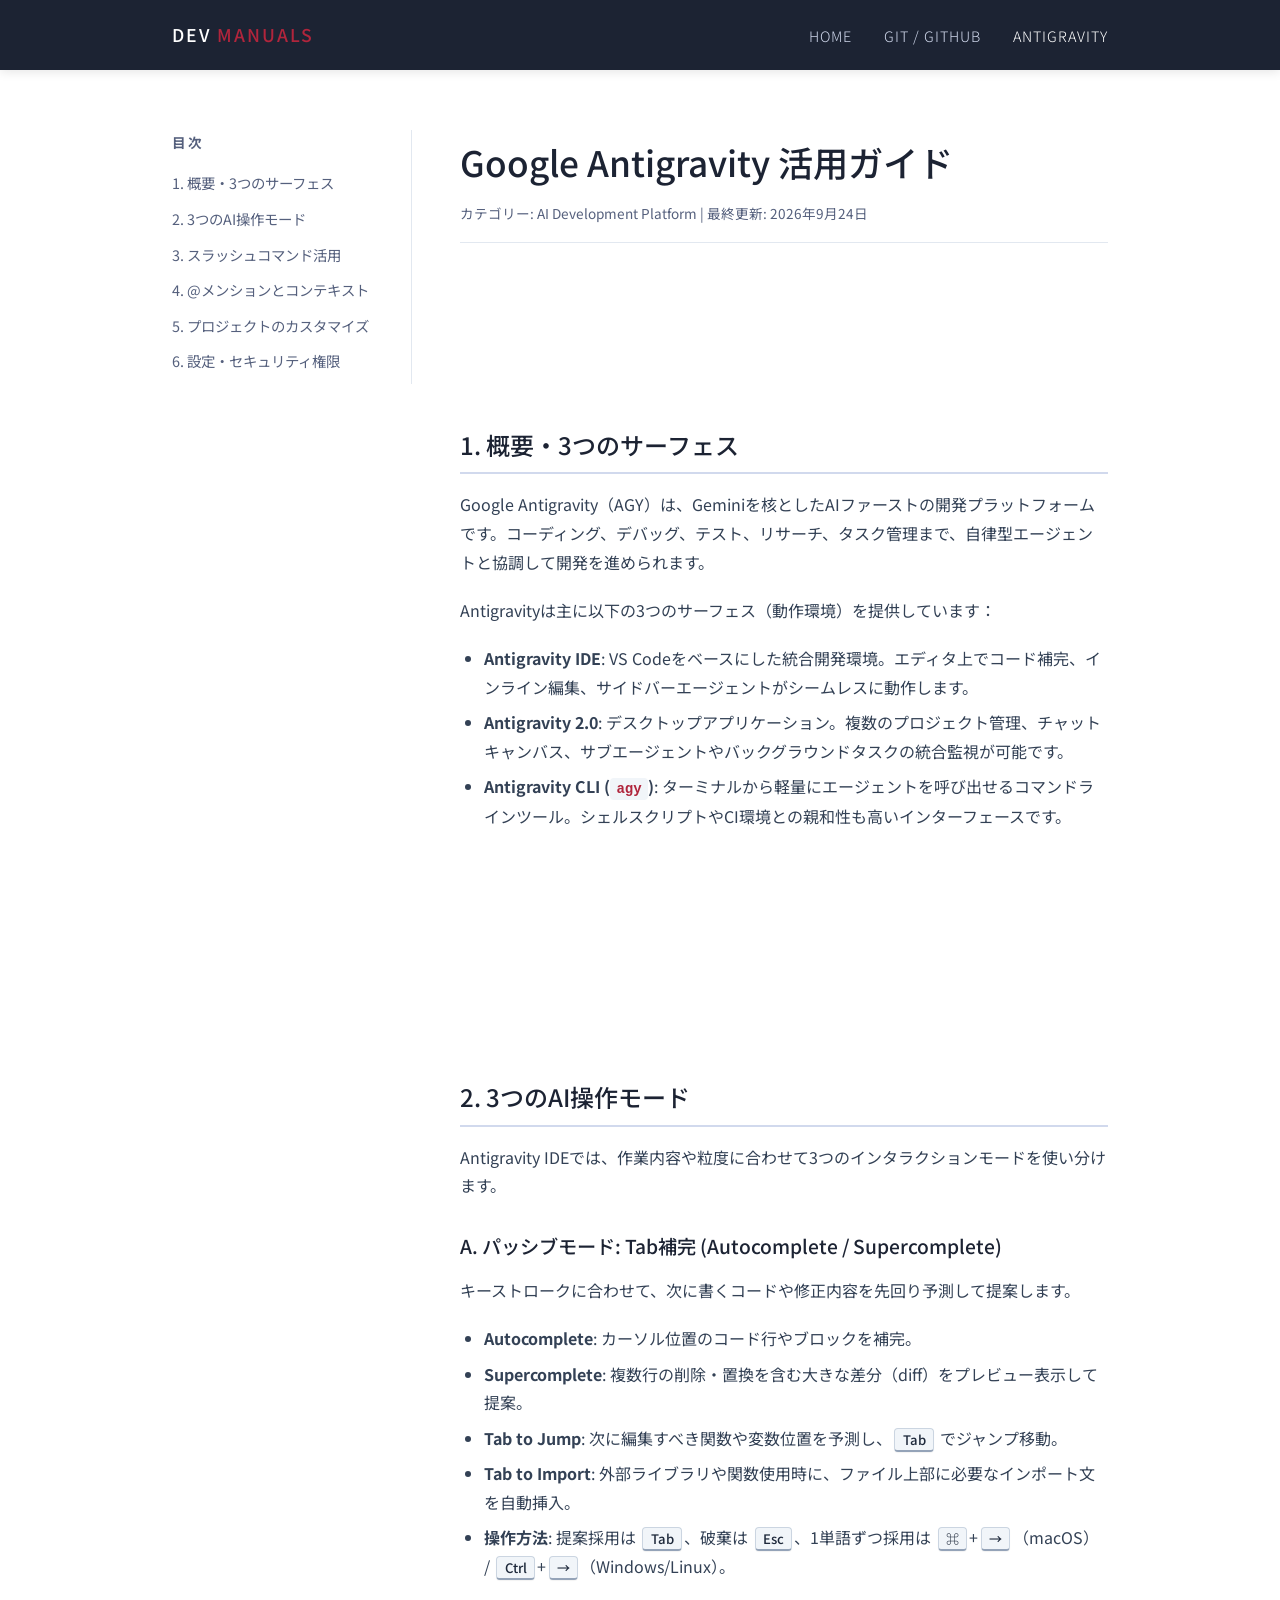
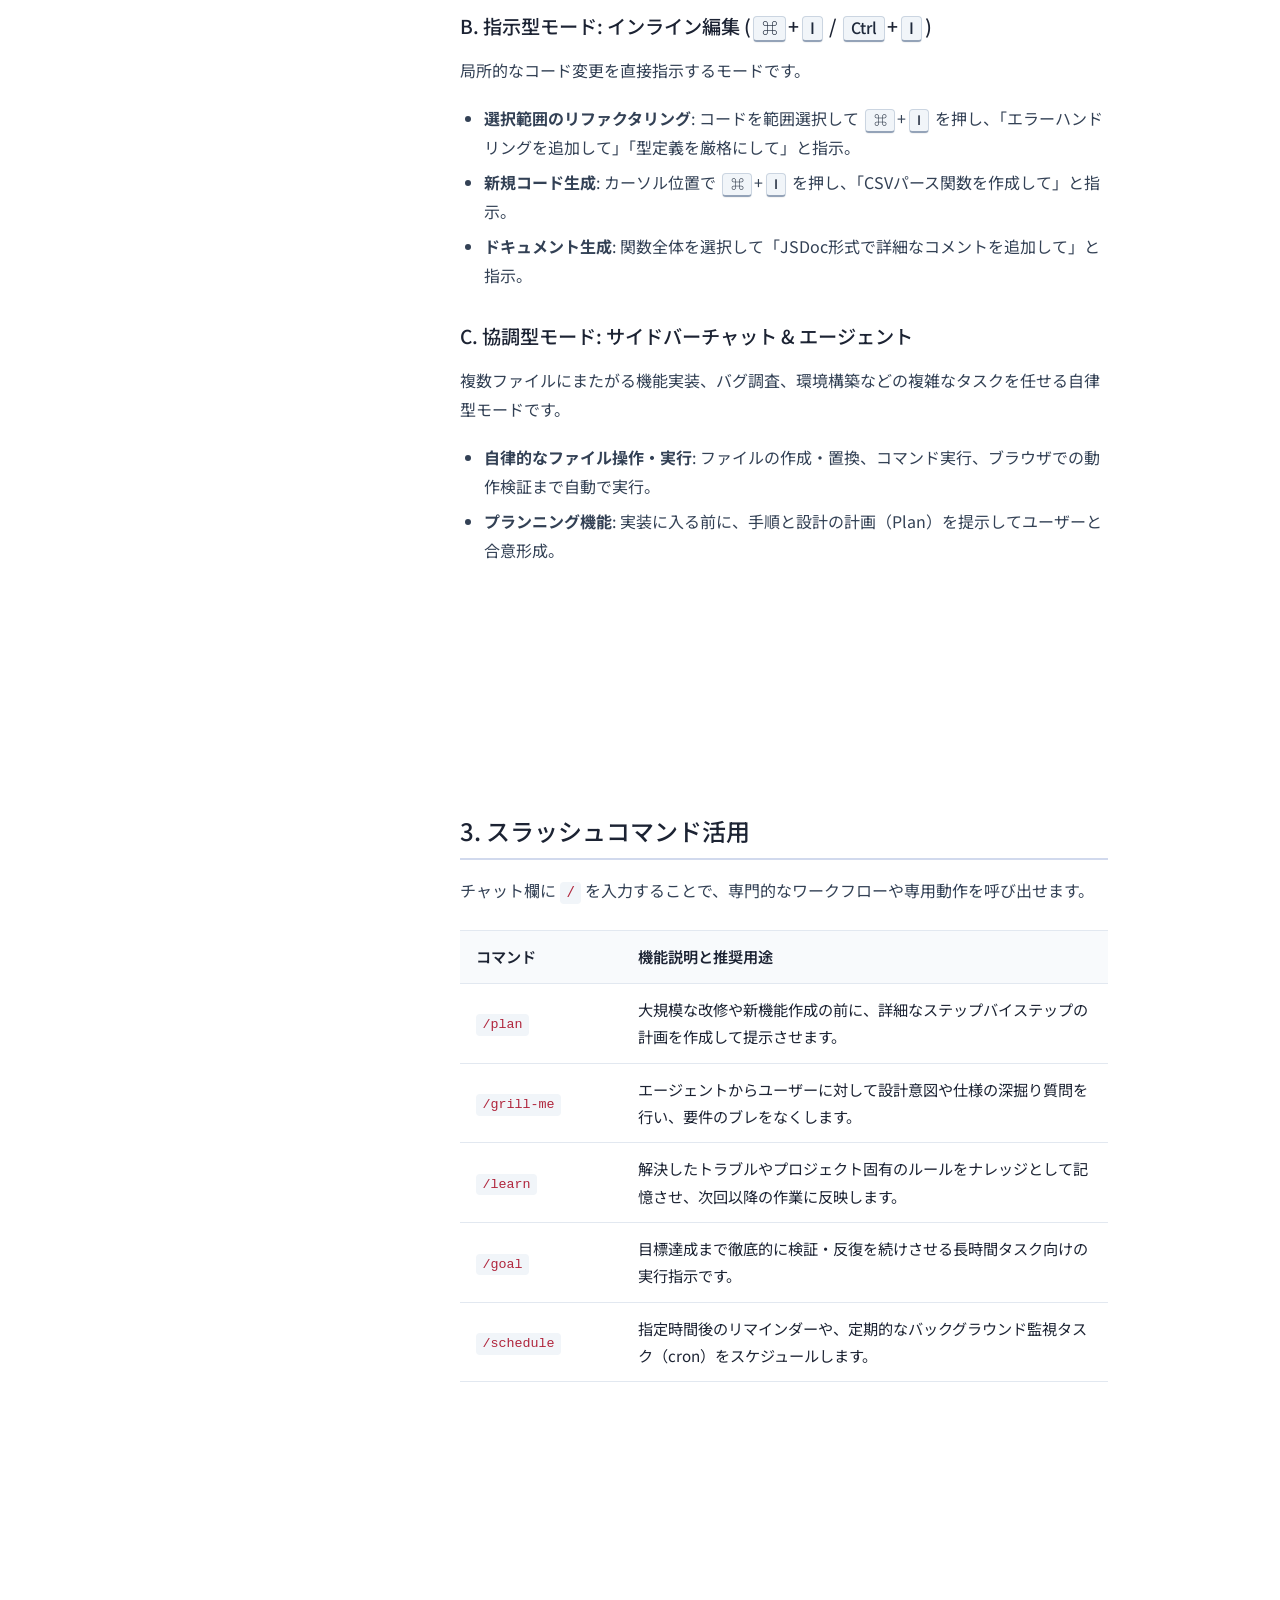
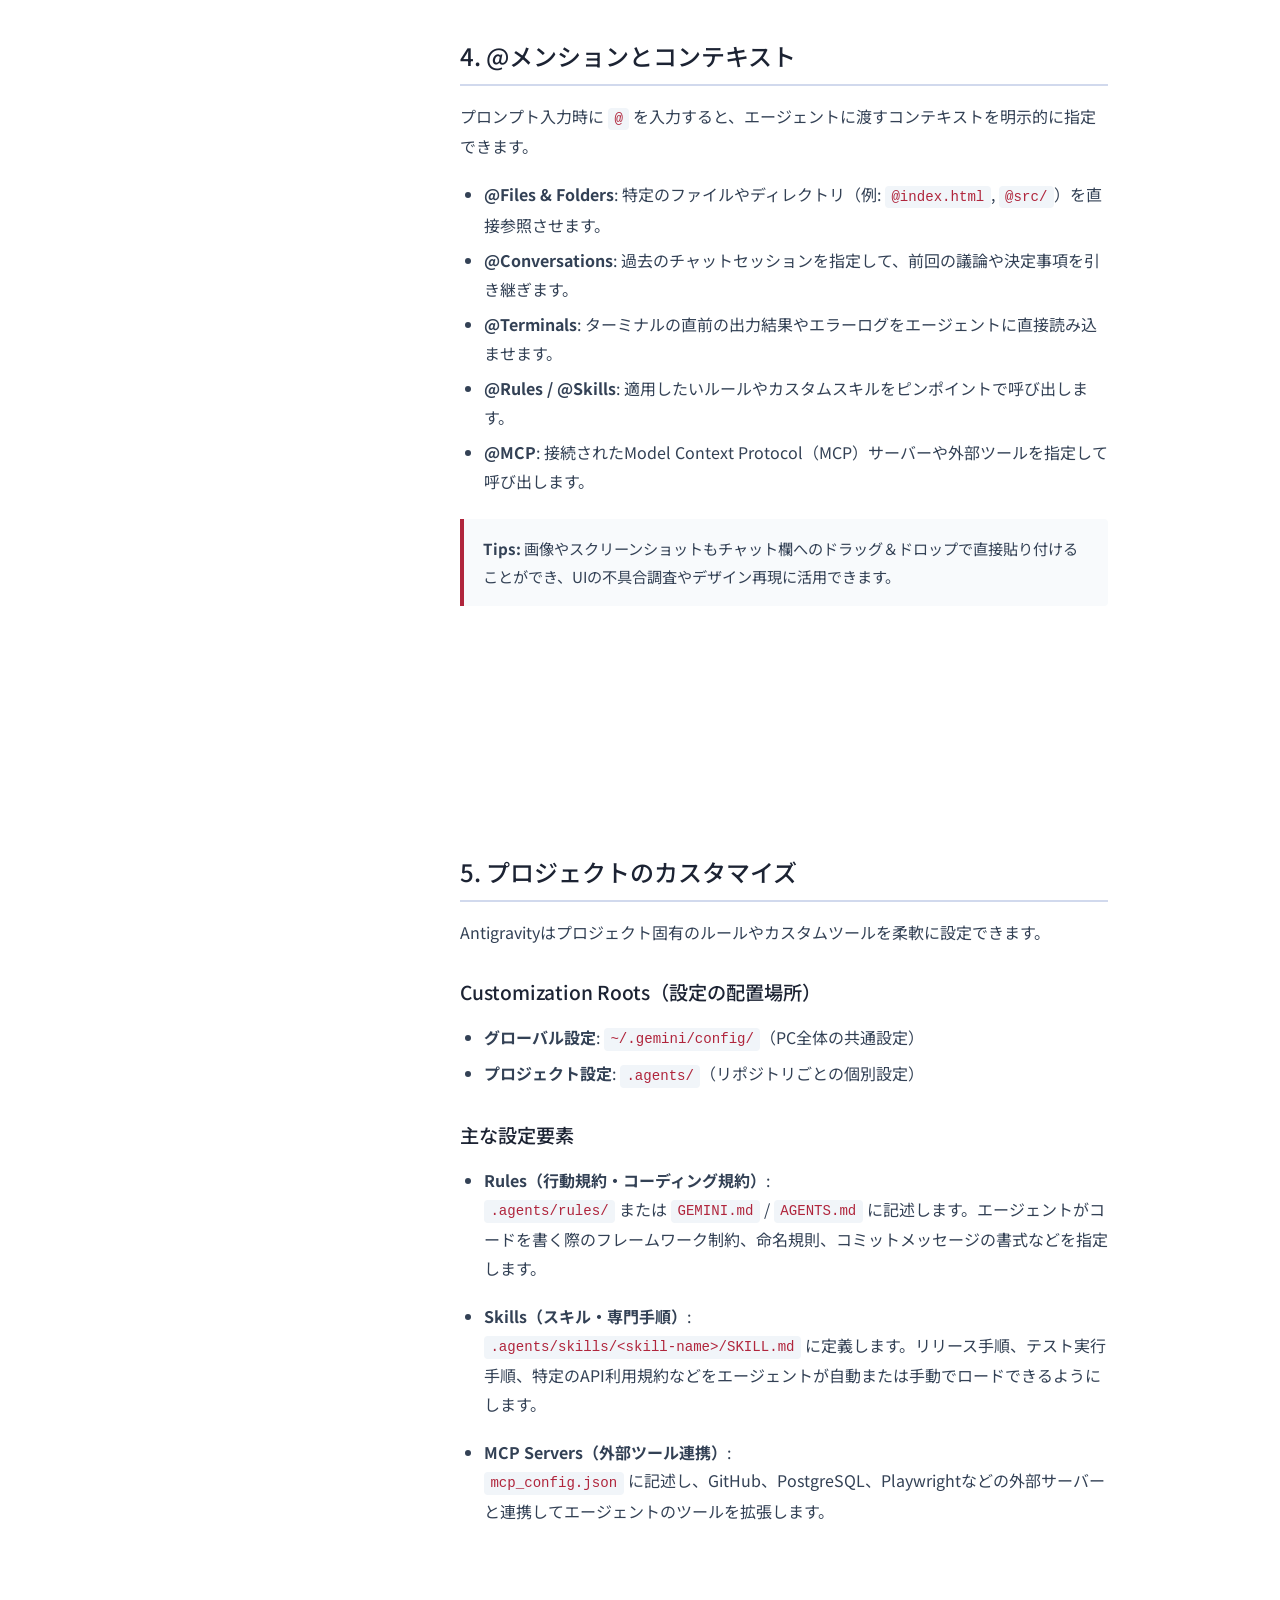
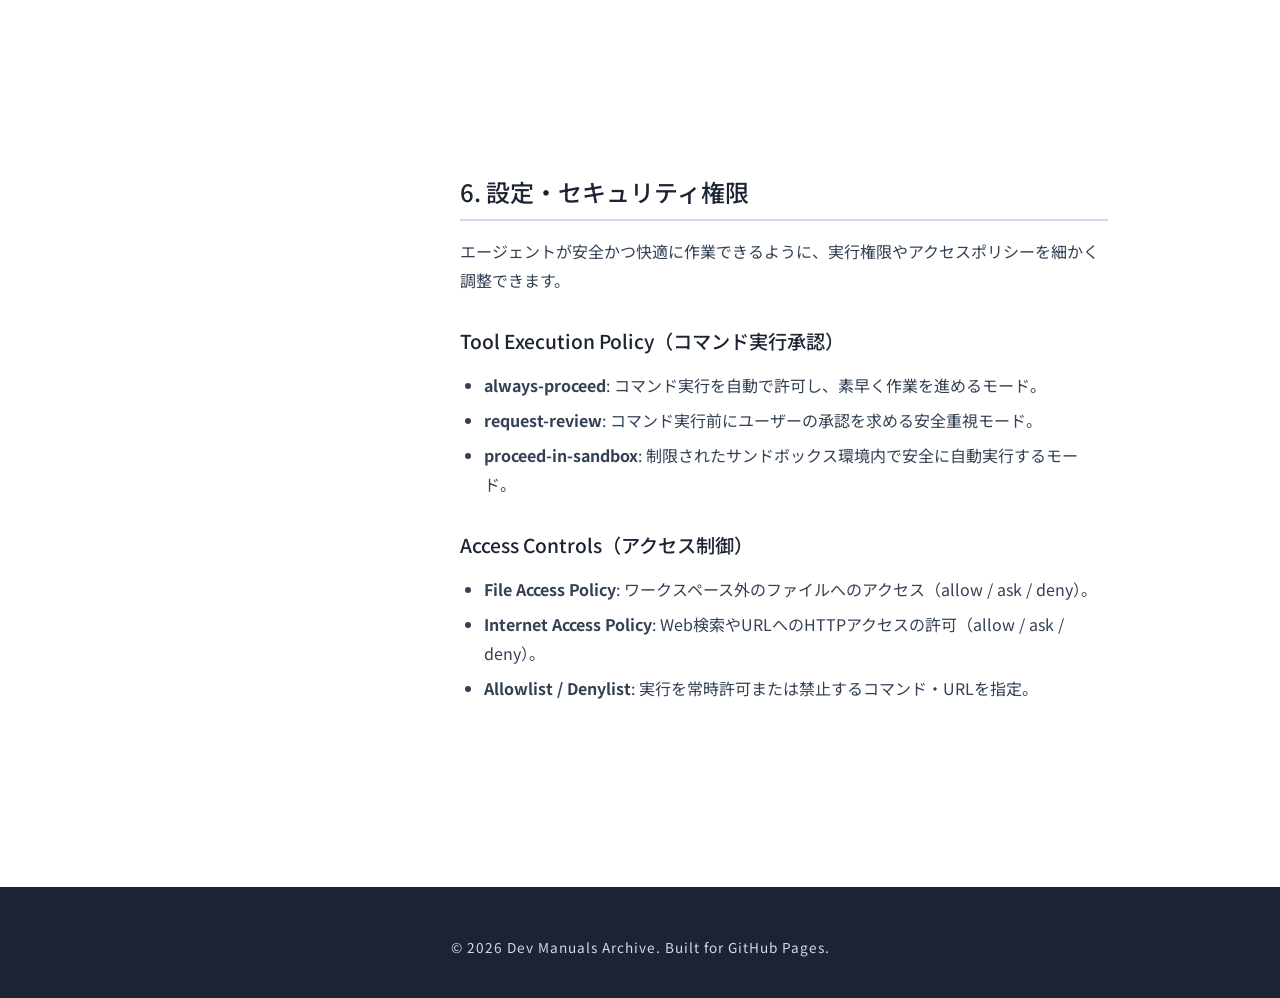
==== antigravity_guide.html @ 66c70d9a "feat: Antigravity活用マニュアルの追加とサイト更新" ====
<!DOCTYPE html>
<html lang="ja">
<head>
    <meta charset="UTF-8">
    <meta name="viewport" content="width=device-width, initial-scale=1.0">
    <title>Google Antigravity 活用ガイド - Dev Manuals</title>
    <meta name="description" content="Google Antigravity（IDE / 2.0 / CLI）の基本操作、AIインタラクションモード、スラッシュコマンド、カスタマイズ設定のまとめマニュアル。">
    <!-- Google Fonts -->
    <link rel="preconnect" href="https://fonts.googleapis.com">
    <link rel="preconnect" href="https://fonts.gstatic.com" crossorigin>
    <link href="https://fonts.googleapis.com/css2?family=Noto+Sans+JP:wght@300;400;500;700&family=Outfit:wght@300;400;500;600&display=swap" rel="stylesheet">
    <link rel="stylesheet" href="style.css">
</head>
<body>

    <!-- Navigation -->
    <nav>
        <div class="container">
            <a href="index.html" class="logo">DEV <span>MANUALS</span></a>
            <ul class="nav-links">
                <li><a href="index.html">HOME</a></li>
                <li><a href="git_basic_usage.html">GIT / GITHUB</a></li>
                <li><a href="antigravity_guide.html" class="active">ANTIGRAVITY</a></li>
            </ul>
            <div class="burger" aria-label="Menu Toggle">
                <div class="line1"></div>
                <div class="line2"></div>
                <div class="line3"></div>
            </div>
        </div>
    </nav>

    <!-- Main Content -->
    <div class="container">
        <div class="manual-layout">
            
            <!-- Sidebar (TOC) -->
            <aside class="toc-sidebar">
                <h4>目次</h4>
                <ul>
                    <li><a href="#overview">1. 概要・3つのサーフェス</a></li>
                    <li><a href="#modalities">2. 3つのAI操作モード</a></li>
                    <li><a href="#slash-commands">3. スラッシュコマンド活用</a></li>
                    <li><a href="#mentions">4. @メンションとコンテキスト</a></li>
                    <li><a href="#customization">5. プロジェクトのカスタマイズ</a></li>
                    <li><a href="#security-settings">6. 設定・セキュリティ権限</a></li>
                </ul>
            </aside>

            <!-- Article Body -->
            <main class="article-content">
                <h1>Google Antigravity 活用ガイド</h1>
                <div class="article-meta">
                    カテゴリー: AI Development Platform | 最終更新: 2026年9月24日
                </div>

                <section id="overview">
                    <h2>1. 概要・3つのサーフェス</h2>
                    <p>Google Antigravity（AGY）は、Geminiを核としたAIファーストの開発プラットフォームです。コーディング、デバッグ、テスト、リサーチ、タスク管理まで、自律型エージェントと協調して開発を進められます。</p>
                    <p>Antigravityは主に以下の3つのサーフェス（動作環境）を提供しています：</p>
                    <ul>
                        <li><strong>Antigravity IDE</strong>: VS Codeをベースにした統合開発環境。エディタ上でコード補完、インライン編集、サイドバーエージェントがシームレスに動作します。</li>
                        <li><strong>Antigravity 2.0</strong>: デスクトップアプリケーション。複数のプロジェクト管理、チャットキャンバス、サブエージェントやバックグラウンドタスクの統合監視が可能です。</li>
                        <li><strong>Antigravity CLI (<code>agy</code>)</strong>: ターミナルから軽量にエージェントを呼び出せるコマンドラインツール。シェルスクリプトやCI環境との親和性も高いインターフェースです。</li>
                    </ul>
                </section>

                <section id="modalities">
                    <h2>2. 3つのAI操作モード</h2>
                    <p>Antigravity IDEでは、作業内容や粒度に合わせて3つのインタラクションモードを使い分けます。</p>

                    <h3>A. パッシブモード: Tab補完 (Autocomplete / Supercomplete)</h3>
                    <p>キーストロークに合わせて、次に書くコードや修正内容を先回り予測して提案します。</p>
                    <ul>
                        <li><strong>Autocomplete</strong>: カーソル位置のコード行やブロックを補完。</li>
                        <li><strong>Supercomplete</strong>: 複数行の削除・置換を含む大きな差分（diff）をプレビュー表示して提案。</li>
                        <li><strong>Tab to Jump</strong>: 次に編集すべき関数や変数位置を予測し、<kbd>Tab</kbd> でジャンプ移動。</li>
                        <li><strong>Tab to Import</strong>: 外部ライブラリや関数使用時に、ファイル上部に必要なインポート文を自動挿入。</li>
                        <li><strong>操作方法</strong>: 提案採用は <kbd>Tab</kbd>、破棄は <kbd>Esc</kbd>、1単語ずつ採用は <kbd>⌘</kbd>+<kbd>→</kbd>（macOS） / <kbd>Ctrl</kbd>+<kbd>→</kbd>（Windows/Linux）。</li>
                    </ul>

                    <h3>B. 指示型モード: インライン編集 (<kbd>⌘</kbd>+<kbd>I</kbd> / <kbd>Ctrl</kbd>+<kbd>I</kbd>)</h3>
                    <p>局所的なコード変更を直接指示するモードです。</p>
                    <ul>
                        <li><strong>選択範囲のリファクタリング</strong>: コードを範囲選択して <kbd>⌘</kbd>+<kbd>I</kbd> を押し、「エラーハンドリングを追加して」「型定義を厳格にして」と指示。</li>
                        <li><strong>新規コード生成</strong>: カーソル位置で <kbd>⌘</kbd>+<kbd>I</kbd> を押し、「CSVパース関数を作成して」と指示。</li>
                        <li><strong>ドキュメント生成</strong>: 関数全体を選択して「JSDoc形式で詳細なコメントを追加して」と指示。</li>
                    </ul>

                    <h3>C. 協調型モード: サイドバーチャット & エージェント</h3>
                    <p>複数ファイルにまたがる機能実装、バグ調査、環境構築などの複雑なタスクを任せる自律型モードです。</p>
                    <ul>
                        <li><strong>自律的なファイル操作・実行</strong>: ファイルの作成・置換、コマンド実行、ブラウザでの動作検証まで自動で実行。</li>
                        <li><strong>プランニング機能</strong>: 実装に入る前に、手順と設計の計画（Plan）を提示してユーザーと合意形成。</li>
                    </ul>
                </section>

                <section id="slash-commands">
                    <h2>3. スラッシュコマンド活用</h2>
                    <p>チャット欄に <code>/</code> を入力することで、専門的なワークフローや専用動作を呼び出せます。</p>

                    <table>
                        <thead>
                            <tr>
                                <th style="width: 25%;">コマンド</th>
                                <th>機能説明と推奨用途</th>
                            </tr>
                        </thead>
                        <tbody>
                            <tr>
                                <td><code>/plan</code></td>
                                <td>大規模な改修や新機能作成の前に、詳細なステップバイステップの計画を作成して提示させます。</td>
                            </tr>
                            <tr>
                                <td><code>/grill-me</code></td>
                                <td>エージェントからユーザーに対して設計意図や仕様の深掘り質問を行い、要件のブレをなくします。</td>
                            </tr>
                            <tr>
                                <td><code>/learn</code></td>
                                <td>解決したトラブルやプロジェクト固有のルールをナレッジとして記憶させ、次回以降の作業に反映します。</td>
                            </tr>
                            <tr>
                                <td><code>/goal</code></td>
                                <td>目標達成まで徹底的に検証・反復を続けさせる長時間タスク向けの実行指示です。</td>
                            </tr>
                            <tr>
                                <td><code>/schedule</code></td>
                                <td>指定時間後のリマインダーや、定期的なバックグラウンド監視タスク（cron）をスケジュールします。</td>
                            </tr>
                        </tbody>
                    </table>
                </section>

                <section id="mentions">
                    <h2>4. @メンションとコンテキスト</h2>
                    <p>プロンプト入力時に <code>@</code> を入力すると、エージェントに渡すコンテキストを明示的に指定できます。</p>
                    <ul>
                        <li><strong>@Files &amp; Folders</strong>: 特定のファイルやディレクトリ（例: <code>@index.html</code>, <code>@src/</code>）を直接参照させます。</li>
                        <li><strong>@Conversations</strong>: 過去のチャットセッションを指定して、前回の議論や決定事項を引き継ぎます。</li>
                        <li><strong>@Terminals</strong>: ターミナルの直前の出力結果やエラーログをエージェントに直接読み込ませます。</li>
                        <li><strong>@Rules / @Skills</strong>: 適用したいルールやカスタムスキルをピンポイントで呼び出します。</li>
                        <li><strong>@MCP</strong>: 接続されたModel Context Protocol（MCP）サーバーや外部ツールを指定して呼び出します。</li>
                    </ul>

                    <div class="callout">
                        <p><strong>Tips:</strong> 画像やスクリーンショットもチャット欄へのドラッグ＆ドロップで直接貼り付けることができ、UIの不具合調査やデザイン再現に活用できます。</p>
                    </div>
                </section>

                <section id="customization">
                    <h2>5. プロジェクトのカスタマイズ</h2>
                    <p>Antigravityはプロジェクト固有のルールやカスタムツールを柔軟に設定できます。</p>

                    <h3>Customization Roots（設定の配置場所）</h3>
                    <ul>
                        <li><strong>グローバル設定</strong>: <code>~/.gemini/config/</code>（PC全体の共通設定）</li>
                        <li><strong>プロジェクト設定</strong>: <code>.agents/</code>（リポジトリごとの個別設定）</li>
                    </ul>

                    <h3>主な設定要素</h3>
                    <ul>
                        <li><strong>Rules（行動規約・コーディング規約）</strong>:
                            <p><code>.agents/rules/</code> または <code>GEMINI.md</code> / <code>AGENTS.md</code> に記述します。エージェントがコードを書く際のフレームワーク制約、命名規則、コミットメッセージの書式などを指定します。</p>
                        </li>
                        <li><strong>Skills（スキル・専門手順）</strong>:
                            <p><code>.agents/skills/&lt;skill-name&gt;/SKILL.md</code> に定義します。リリース手順、テスト実行手順、特定のAPI利用規約などをエージェントが自動または手動でロードできるようにします。</p>
                        </li>
                        <li><strong>MCP Servers（外部ツール連携）</strong>:
                            <p><code>mcp_config.json</code> に記述し、GitHub、PostgreSQL、Playwrightなどの外部サーバーと連携してエージェントのツールを拡張します。</p>
                        </li>
                    </ul>
                </section>

                <section id="security-settings">
                    <h2>6. 設定・セキュリティ権限</h2>
                    <p>エージェントが安全かつ快適に作業できるように、実行権限やアクセスポリシーを細かく調整できます。</p>

                    <h3>Tool Execution Policy（コマンド実行承認）</h3>
                    <ul>
                        <li><strong>always-proceed</strong>: コマンド実行を自動で許可し、素早く作業を進めるモード。</li>
                        <li><strong>request-review</strong>: コマンド実行前にユーザーの承認を求める安全重視モード。</li>
                        <li><strong>proceed-in-sandbox</strong>: 制限されたサンドボックス環境内で安全に自動実行するモード。</li>
                    </ul>

                    <h3>Access Controls（アクセス制御）</h3>
                    <ul>
                        <li><strong>File Access Policy</strong>: ワークスペース外のファイルへのアクセス（allow / ask / deny）。</li>
                        <li><strong>Internet Access Policy</strong>: Web検索やURLへのHTTPアクセスの許可（allow / ask / deny）。</li>
                        <li><strong>Allowlist / Denylist</strong>: 実行を常時許可または禁止するコマンド・URLを指定。</li>
                    </ul>
                </section>

            </main>
        </div>
    </div>

    <!-- Footer -->
    <footer>
        <div class="container">
            <p>&copy; 2026 Dev Manuals Archive. Built for GitHub Pages.</p>
        </div>
    </footer>

    <script src="script.js"></script>
</body>
</html>
---- style.css ----
:root {
    --bg-color: #ffffff;
    --header-bg: #1c2333;
    --text-primary: #1c2333;
    --text-muted: #55607d;
    --accent-soft-1: #d1d9ed;
    --accent-soft-2: #e3d8f0;
    --accent-strong: #b0253c;
    --card-bg: #ffffff;
    --border-color: #e2e8f0;
    --code-bg: #1e293b;
    --code-text: #f8fafc;
    --transition: all 0.3s cubic-bezier(0.4, 0, 0.2, 1);
}

* {
    margin: 0;
    padding: 0;
    box-sizing: border-box;
}

html {
    scroll-behavior: smooth;
}

body {
    font-family: 'Noto Sans JP', 'Outfit', -apple-system, BlinkMacSystemFont, "Segoe UI", Roboto, sans-serif;
    background-color: var(--bg-color);
    color: var(--text-primary);
    line-height: 1.8;
    font-weight: 400;
    overflow-x: hidden;
}

.container {
    max-width: 1000px;
    margin: 0 auto;
    padding: 0 2rem;
}

/* Navigation */
nav {
    position: fixed;
    top: 0;
    width: 100%;
    z-index: 1000;
    padding: 1.2rem 0;
    background: var(--header-bg);
    color: white;
    box-shadow: 0 2px 10px rgba(0,0,0,0.1);
}

nav .container {
    display: flex;
    justify-content: space-between;
    align-items: center;
}

.logo {
    font-size: 1.1rem;
    font-weight: 500;
    text-decoration: none;
    color: white;
    letter-spacing: 2px;
    text-transform: uppercase;
}

.logo span {
    color: var(--accent-strong);
}

.nav-links {
    display: flex;
    list-style: none;
    align-items: center;
}

.nav-links li {
    margin-left: 2rem;
}

.nav-links a {
    text-decoration: none;
    color: var(--accent-soft-1);
    font-weight: 300;
    transition: var(--transition);
    font-size: 0.9rem;
    letter-spacing: 1px;
}

.nav-links a:hover,
.nav-links a.active {
    color: white;
}

.burger {
    display: none;
    cursor: pointer;
}

.burger div {
    width: 25px;
    height: 2px;
    background-color: white;
    margin: 5px;
    transition: var(--transition);
}

/* Section Common */
section {
    padding: 100px 0 80px;
    position: relative;
}

.section-title {
    margin-bottom: 3rem;
}

.section-title h2 {
    font-size: 1.8rem;
    font-weight: 400;
    color: var(--text-primary);
    letter-spacing: 3px;
    text-transform: uppercase;
    position: relative;
    display: inline-block;
}

.section-title h2::after {
    content: '';
    position: absolute;
    bottom: -8px;
    left: 0;
    width: 40px;
    height: 3px;
    background-color: var(--accent-strong);
}

/* Hero Section */
#hero {
    min-height: 50vh;
    display: flex;
    align-items: center;
    background: linear-gradient(135deg, #f8fafc 0%, #edf2f7 100%);
    border-bottom: 1px solid var(--border-color);
    padding-top: 140px;
}

.hero-content h1 {
    font-size: 2.8rem;
    font-weight: 500;
    margin-bottom: 1rem;
    color: var(--text-primary);
    line-height: 1.3;
}

.hero-content p {
    font-size: 1.1rem;
    color: var(--text-muted);
    max-width: 600px;
    margin-bottom: 2rem;
}

/* Buttons */
.btn {
    display: inline-block;
    padding: 0.7rem 2rem;
    text-decoration: none;
    font-weight: 400;
    transition: var(--transition);
    cursor: pointer;
    border: 1px solid var(--accent-strong);
    background: transparent;
    color: var(--accent-strong);
    font-size: 0.9rem;
    letter-spacing: 1px;
}

.btn-primary {
    background: var(--accent-strong);
    color: white;
}

.btn-primary:hover {
    background: #901e30;
    border-color: #901e30;
    color: white;
}

/* Cards Grid (Top Page) */
.manual-grid {
    display: grid;
    grid-template-columns: repeat(auto-fit, minmax(280px, 1fr));
    gap: 2rem;
    margin-top: 2rem;
}

.manual-card {
    background: var(--card-bg);
    border: 1px solid var(--border-color);
    padding: 2rem;
    border-radius: 4px;
    transition: var(--transition);
    display: flex;
    flex-direction: column;
    text-decoration: none;
    color: inherit;
}

.manual-card:hover {
    transform: translateY(-5px);
    box-shadow: 0 10px 20px rgba(0,0,0,0.05);
    border-color: var(--accent-soft-1);
}

.manual-card .tag {
    font-size: 0.75rem;
    letter-spacing: 2px;
    color: var(--accent-strong);
    text-transform: uppercase;
    font-weight: 600;
    margin-bottom: 0.5rem;
}

.manual-card h3 {
    font-size: 1.3rem;
    font-weight: 500;
    margin-bottom: 0.8rem;
    color: var(--text-primary);
}

.manual-card p {
    color: var(--text-muted);
    font-size: 0.9rem;
    flex-grow: 1;
    margin-bottom: 1.5rem;
}

.manual-card .card-footer {
    display: flex;
    align-items: center;
    font-size: 0.85rem;
    font-weight: 500;
    color: var(--accent-strong);
}

/* Manual Article Page Layout */
.manual-layout {
    display: grid;
    grid-template-columns: 240px 1fr;
    gap: 3rem;
    padding-top: 130px;
    padding-bottom: 80px;
}

/* Sidebar TOC */
.toc-sidebar {
    position: sticky;
    top: 130px;
    height: fit-content;
    border-right: 1px solid var(--border-color);
    padding-right: 1.5rem;
}

.toc-sidebar h4 {
    font-size: 0.85rem;
    text-transform: uppercase;
    letter-spacing: 2px;
    color: var(--text-muted);
    margin-bottom: 1rem;
}

.toc-sidebar ul {
    list-style: none;
}

.toc-sidebar li {
    margin-bottom: 0.6rem;
}

.toc-sidebar a {
    color: var(--text-muted);
    text-decoration: none;
    font-size: 0.9rem;
    transition: var(--transition);
    display: block;
}

.toc-sidebar a:hover {
    color: var(--accent-strong);
    padding-left: 4px;
}

/* Article Content */
.article-content h1 {
    font-size: 2.2rem;
    font-weight: 500;
    margin-bottom: 0.5rem;
}

.article-meta {
    font-size: 0.85rem;
    color: var(--text-muted);
    margin-bottom: 2.5rem;
    padding-bottom: 1rem;
    border-bottom: 1px solid var(--border-color);
}

.article-content h2 {
    font-size: 1.5rem;
    font-weight: 500;
    margin: 2.5rem 0 1rem;
    padding-bottom: 0.4rem;
    border-bottom: 2px solid var(--accent-soft-1);
}

.article-content h3 {
    font-size: 1.2rem;
    font-weight: 500;
    margin: 1.8rem 0 0.8rem;
}

.article-content p {
    margin-bottom: 1.2rem;
    color: #334155;
}

.article-content ul, .article-content ol {
    margin: 0 0 1.5rem 1.5rem;
    color: #334155;
}

.article-content li {
    margin-bottom: 0.4rem;
}

/* Code Blocks */
pre {
    background: var(--code-bg);
    color: var(--code-text);
    padding: 1.2rem;
    border-radius: 6px;
    overflow-x: auto;
    margin: 1rem 0 1.5rem;
    font-family: 'Consolas', 'Monaco', monospace;
    font-size: 0.9rem;
}

code {
    background: #f1f5f9;
    color: var(--accent-strong);
    padding: 0.2rem 0.4rem;
    border-radius: 4px;
    font-family: 'Consolas', 'Monaco', monospace;
    font-size: 0.88em;
}

pre code {
    background: transparent;
    color: inherit;
    padding: 0;
}

/* Callout Box */
.callout {
    background: #f8fafc;
    border-left: 4px solid var(--accent-strong);
    padding: 1rem 1.2rem;
    margin: 1.5rem 0;
    border-radius: 0 4px 4px 0;
}

.callout p {
    margin-bottom: 0;
    font-size: 0.95rem;
}

/* Footer */
footer {
    padding: 3rem 0;
    text-align: center;
    background-color: var(--header-bg);
    color: var(--accent-soft-1);
    font-size: 0.85rem;
    letter-spacing: 1px;
}

/* Reveal Animations */
.reveal {
    opacity: 0;
    transform: translateY(20px);
    transition: all 0.6s ease;
}

.reveal.active {
    opacity: 1;
    transform: translateY(0);
}

/* Tables */
.article-content table {
    width: 100%;
    border-collapse: collapse;
    margin: 1.5rem 0 2rem;
    font-size: 0.95rem;
}

.article-content th,
.article-content td {
    padding: 0.75rem 1rem;
    text-align: left;
    border-bottom: 1px solid var(--border-color);
}

.article-content th {
    background-color: #f8fafc;
    color: var(--text-primary);
    font-weight: 600;
    border-top: 1px solid var(--border-color);
}

.article-content tr:hover td {
    background-color: #f8fafc;
}

/* Kbd (Keyboard Shortcuts) */
kbd {
    display: inline-block;
    padding: 0.15rem 0.45rem;
    font-family: inherit;
    font-size: 0.82em;
    font-weight: 500;
    line-height: 1.2;
    color: #1e293b;
    background-color: #f1f5f9;
    border: 1px solid #cbd5e1;
    border-bottom: 2px solid #94a3b8;
    border-radius: 4px;
    box-shadow: 0 1px 1px rgba(0, 0, 0, 0.05);
    margin: 0 0.15rem;
}

/* Responsive */
@media (max-width: 850px) {
    .manual-layout {
        grid-template-columns: 1fr;
    }

    .toc-sidebar {
        position: relative;
        top: 0;
        border-right: none;
        border-bottom: 1px solid var(--border-color);
        padding-right: 0;
        padding-bottom: 1.5rem;
        margin-bottom: 1.5rem;
    }

    .nav-links {
        position: fixed;
        right: 0;
        top: 60px;
        height: calc(100vh - 60px);
        background-color: var(--header-bg);
        flex-direction: column;
        width: 100%;
        transform: translateX(100%);
        transition: transform 0.4s ease;
        padding-top: 3rem;
        align-items: center;
    }

    .nav-links li {
        margin: 1.5rem 0;
    }

    .nav-active {
        transform: translateX(0);
    }

    .burger {
        display: block;
    }
}
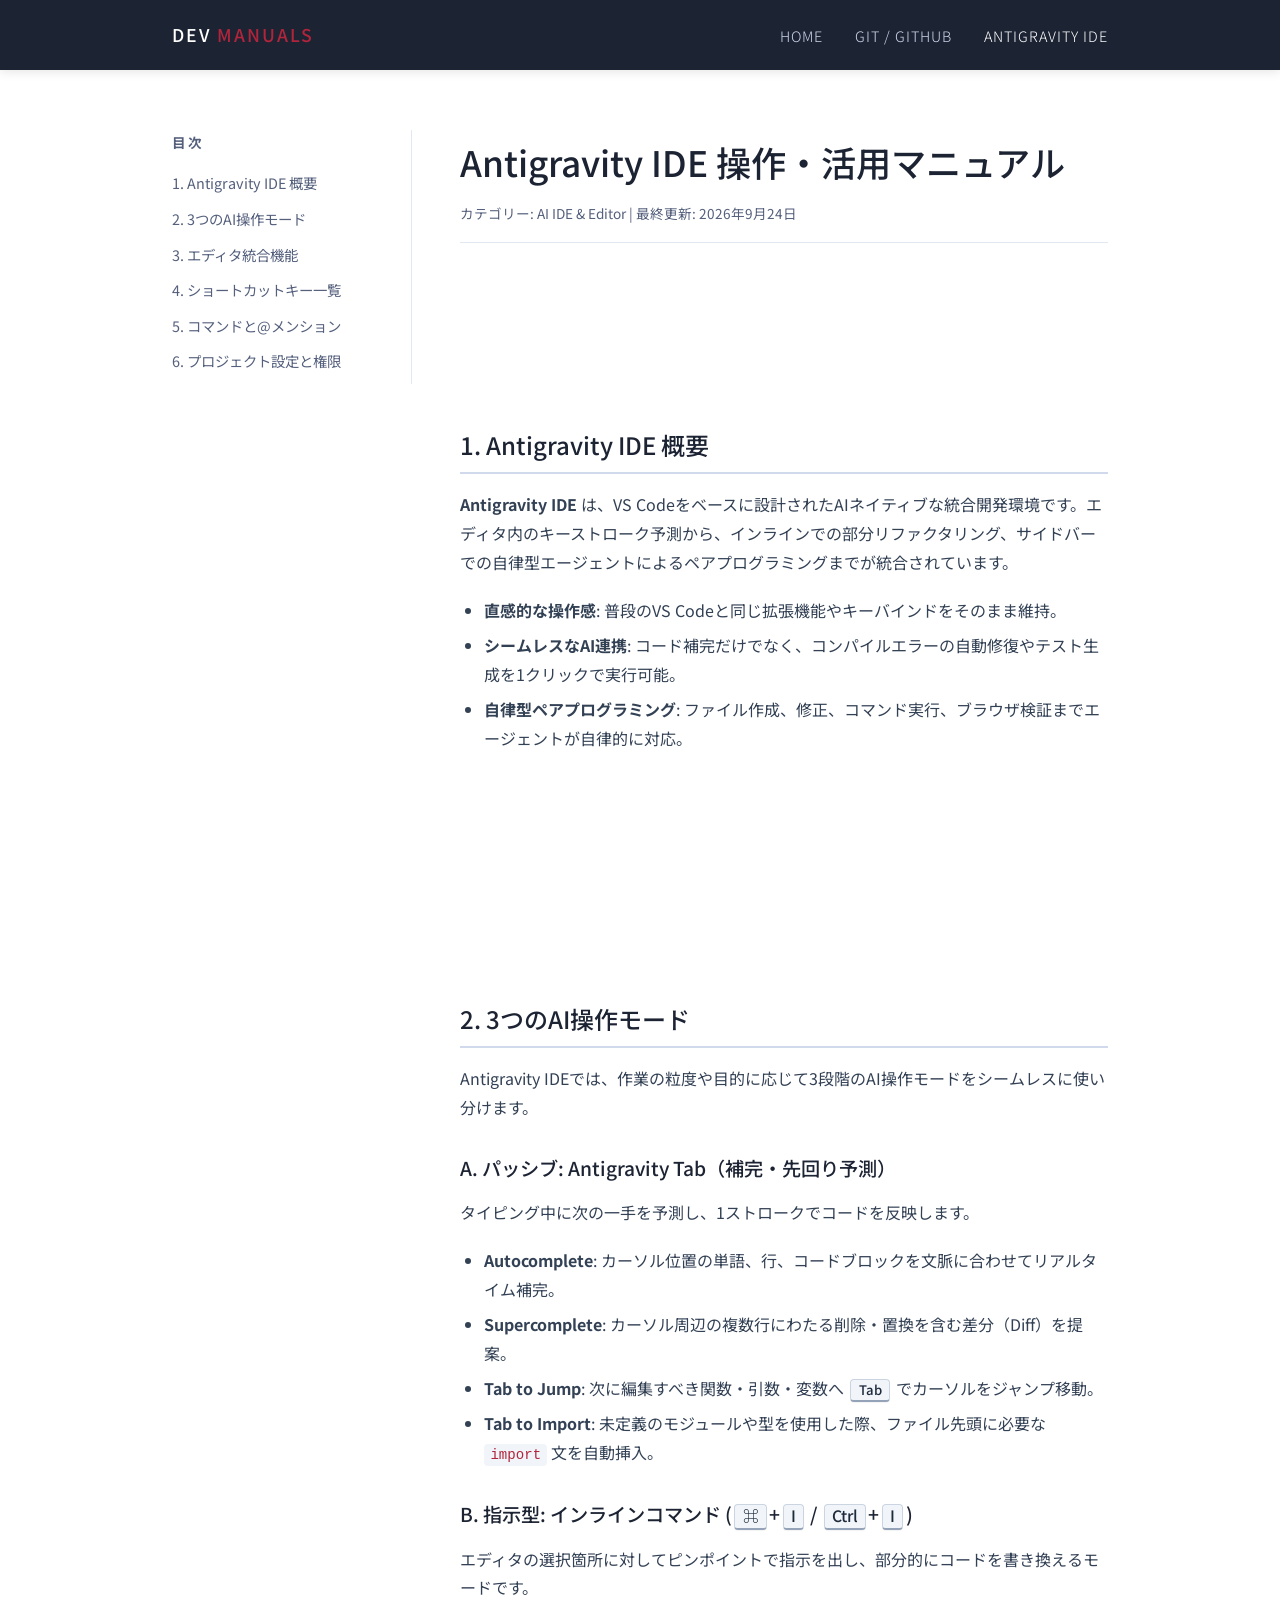
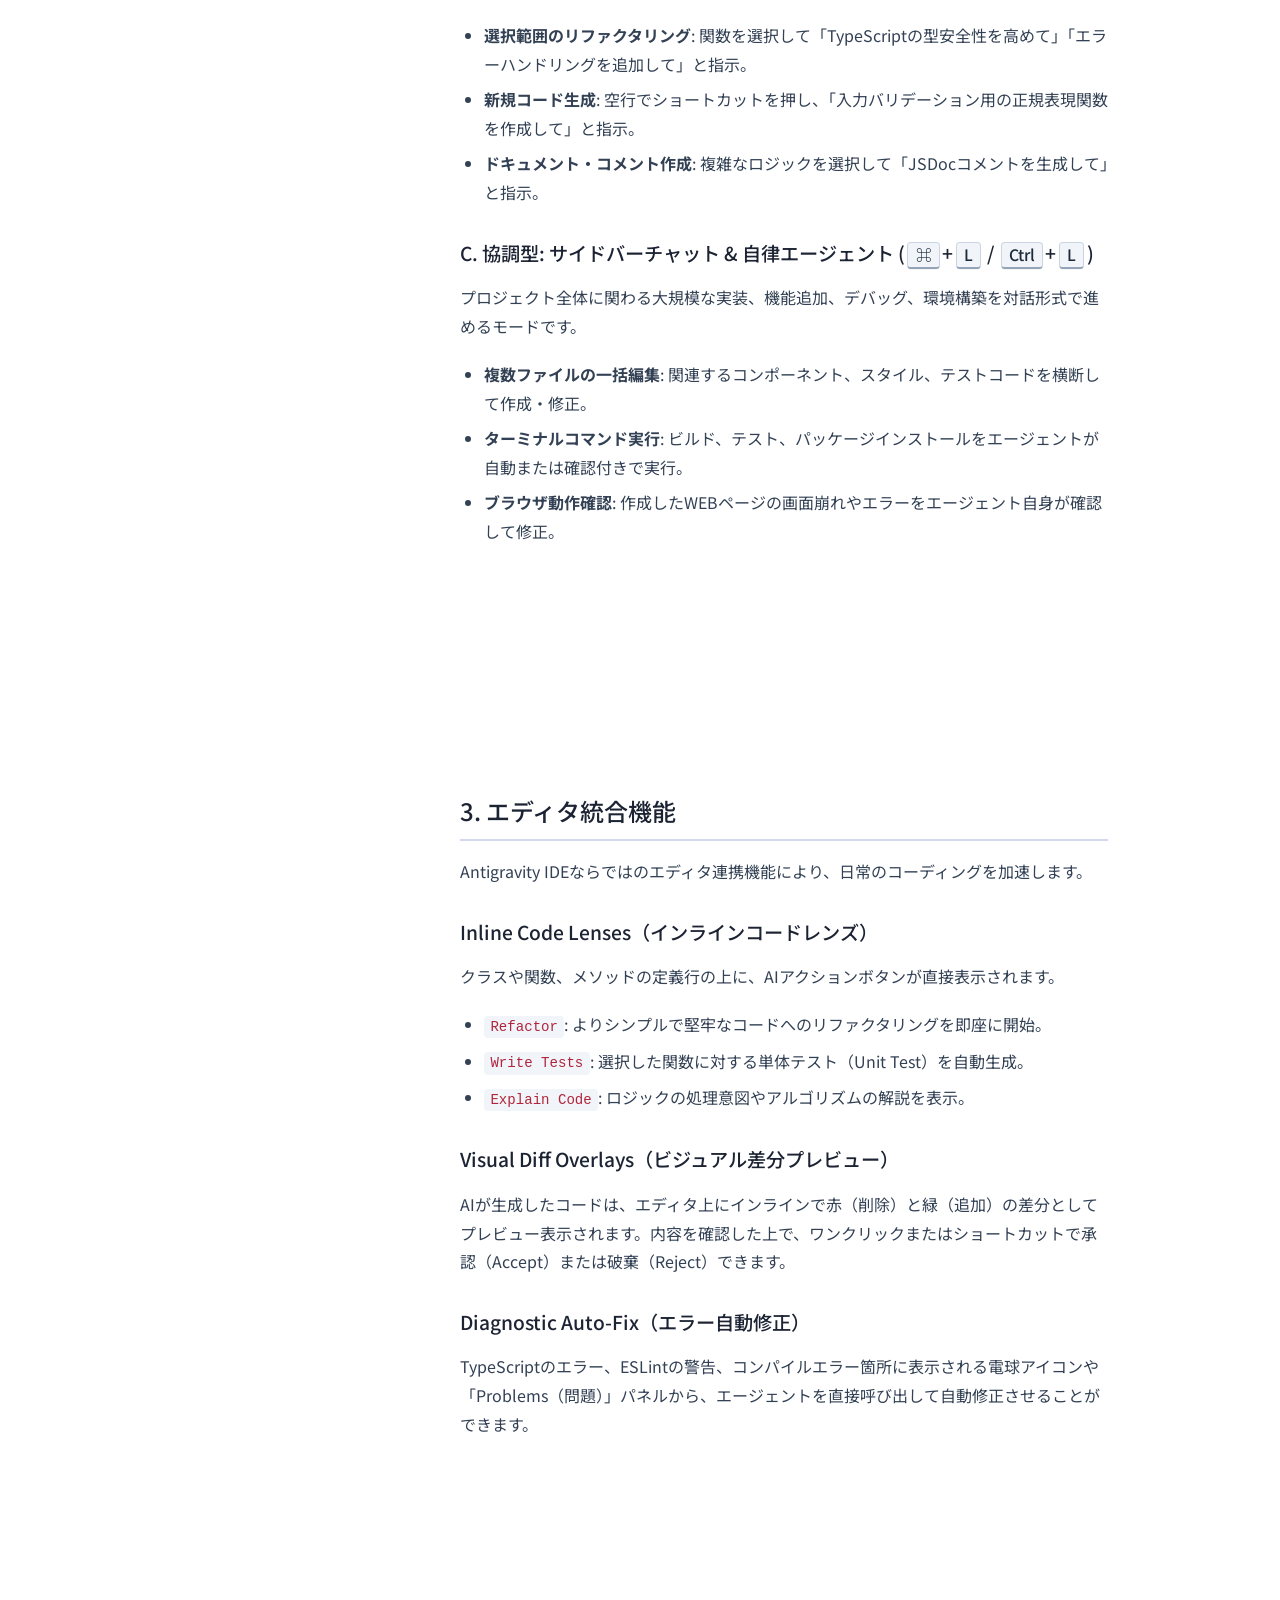
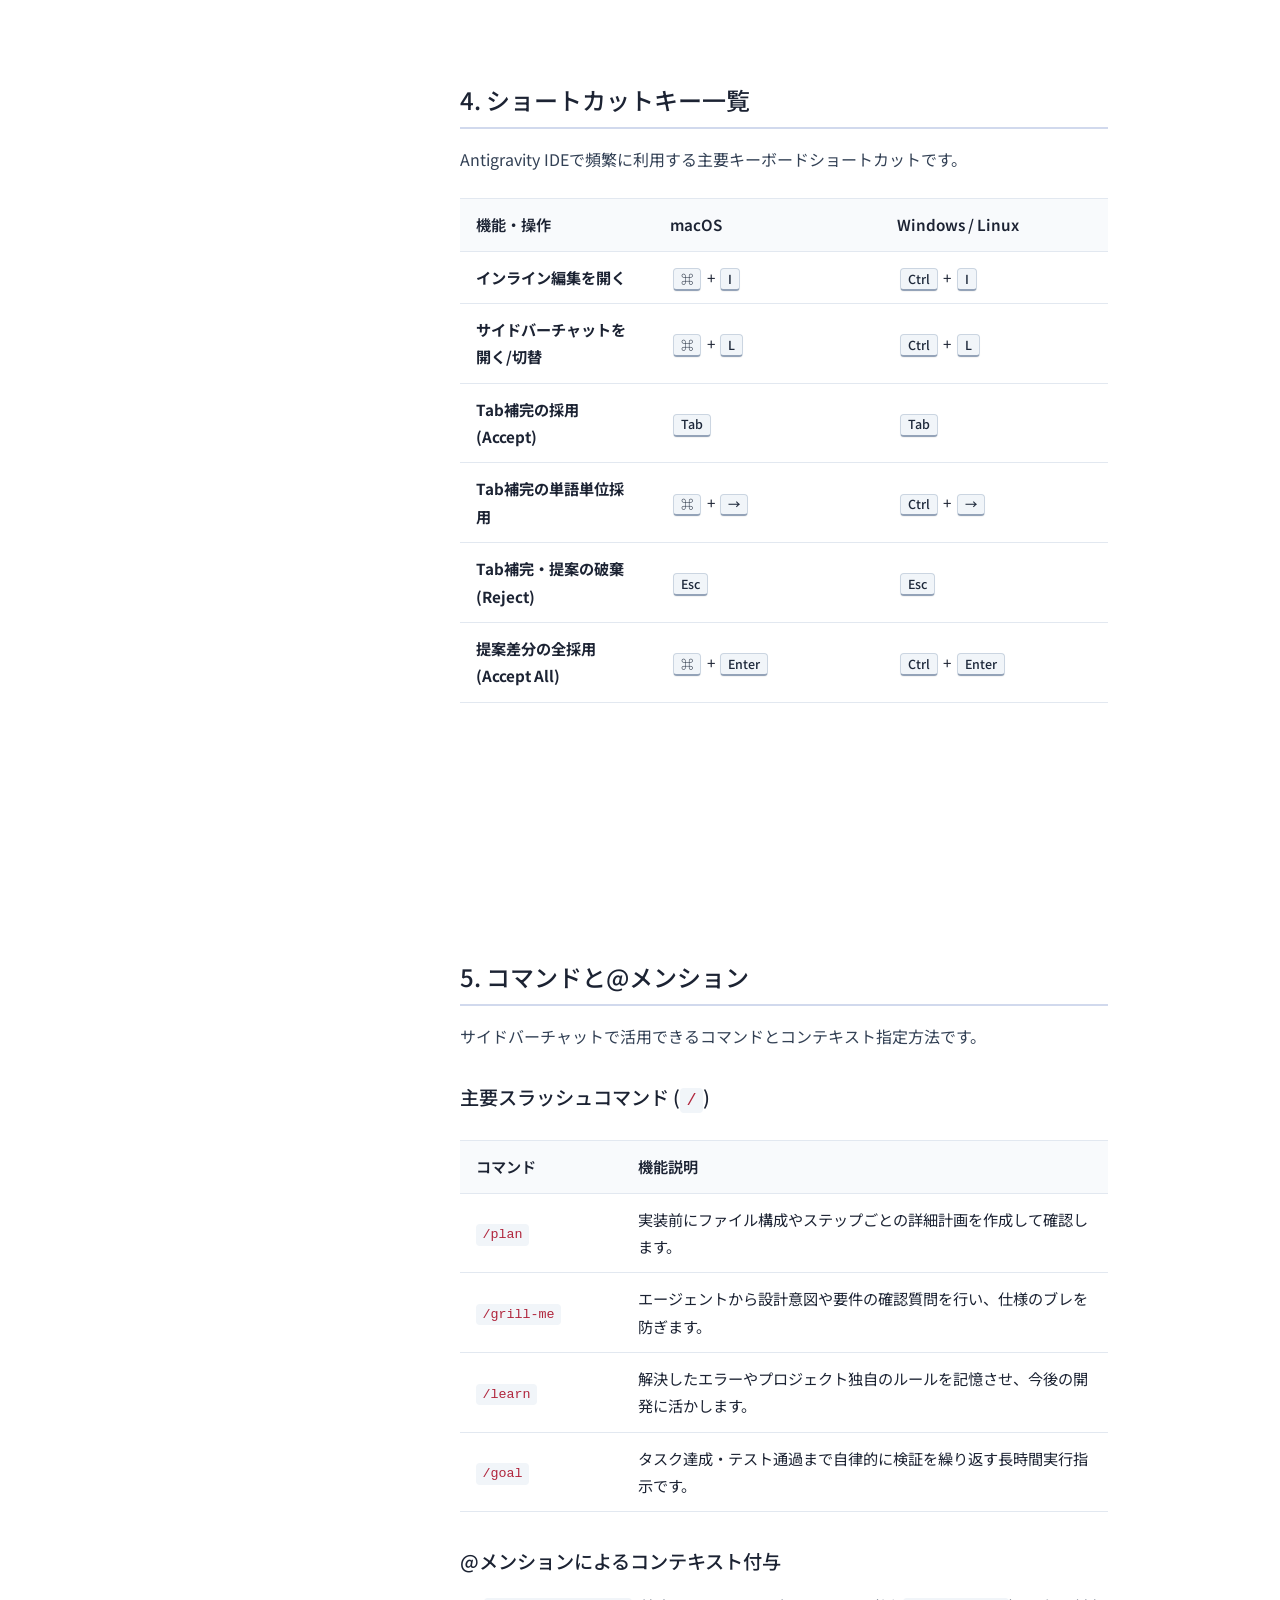
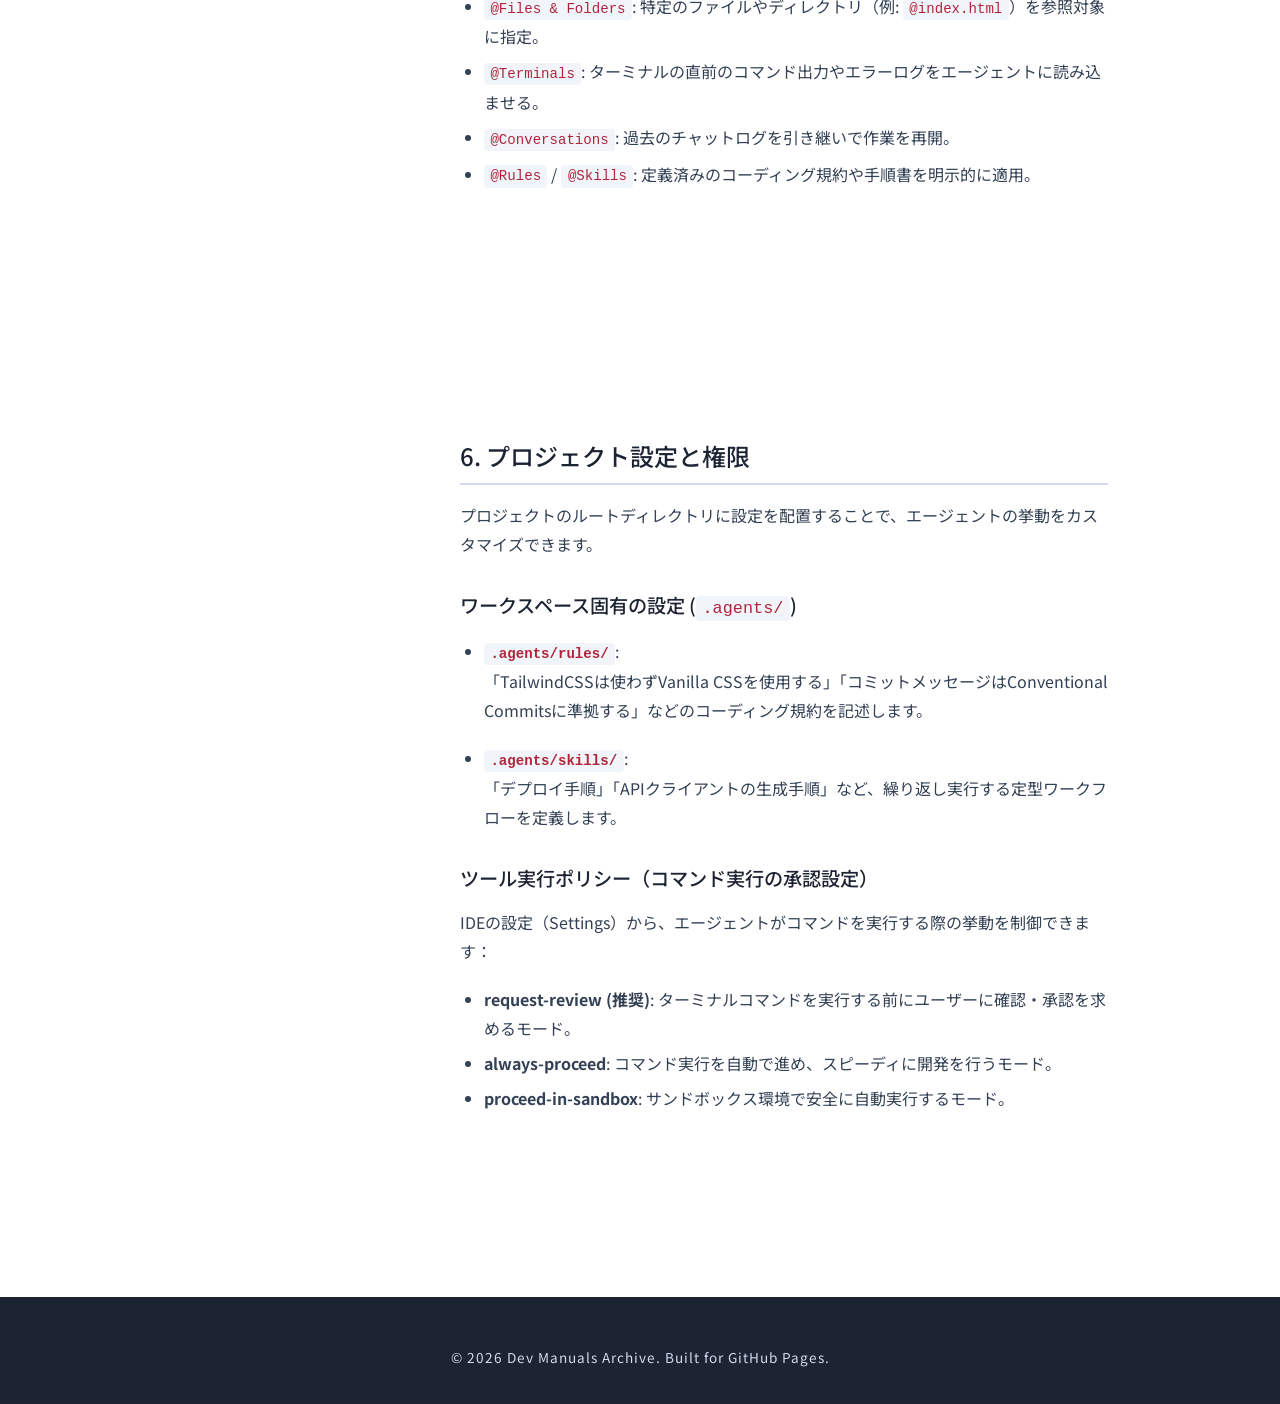
==== commit 9c9e9e51: "docs: Antigravity IDEに特化したマニュアルへの改訂とナビゲーション更新" ====
--- a/antigravity_guide.html
+++ b/antigravity_guide.html
@@ -3,8 +3,8 @@
 <head>
     <meta charset="UTF-8">
     <meta name="viewport" content="width=device-width, initial-scale=1.0">
-    <title>Google Antigravity 活用ガイド - Dev Manuals</title>
-    <meta name="description" content="Google Antigravity（IDE / 2.0 / CLI）の基本操作、AIインタラクションモード、スラッシュコマンド、カスタマイズ設定のまとめマニュアル。">
+    <title>Antigravity IDE 操作・活用マニュアル - Dev Manuals</title>
+    <meta name="description" content="VS CodeベースのAI開発環境「Antigravity IDE」の基本機能、3つのAI操作モード、ショートカット、コードレンズ、スラッシュコマンドの操作マニュアル。">
     <!-- Google Fonts -->
     <link rel="preconnect" href="https://fonts.googleapis.com">
     <link rel="preconnect" href="https://fonts.gstatic.com" crossorigin>
@@ -20,7 +20,7 @@
             <ul class="nav-links">
                 <li><a href="index.html">HOME</a></li>
                 <li><a href="git_basic_usage.html">GIT / GITHUB</a></li>
-                <li><a href="antigravity_guide.html" class="active">ANTIGRAVITY</a></li>
+                <li><a href="antigravity_guide.html" class="active">ANTIGRAVITY IDE</a></li>
             </ul>
             <div class="burger" aria-label="Menu Toggle">
                 <div class="line1"></div>
@@ -38,155 +38,189 @@
             <aside class="toc-sidebar">
                 <h4>目次</h4>
                 <ul>
-                    <li><a href="#overview">1. 概要・3つのサーフェス</a></li>
+                    <li><a href="#overview">1. Antigravity IDE 概要</a></li>
                     <li><a href="#modalities">2. 3つのAI操作モード</a></li>
-                    <li><a href="#slash-commands">3. スラッシュコマンド活用</a></li>
-                    <li><a href="#mentions">4. @メンションとコンテキスト</a></li>
-                    <li><a href="#customization">5. プロジェクトのカスタマイズ</a></li>
-                    <li><a href="#security-settings">6. 設定・セキュリティ権限</a></li>
+                    <li><a href="#editor-integrations">3. エディタ統合機能</a></li>
+                    <li><a href="#shortcuts">4. ショートカットキー一覧</a></li>
+                    <li><a href="#commands-mentions">5. コマンドと@メンション</a></li>
+                    <li><a href="#project-config">6. プロジェクト設定と権限</a></li>
                 </ul>
             </aside>
 
             <!-- Article Body -->
             <main class="article-content">
-                <h1>Google Antigravity 活用ガイド</h1>
+                <h1>Antigravity IDE 操作・活用マニュアル</h1>
                 <div class="article-meta">
-                    カテゴリー: AI Development Platform | 最終更新: 2026年9月24日
+                    カテゴリー: AI IDE & Editor | 最終更新: 2026年9月24日
                 </div>
 
                 <section id="overview">
-                    <h2>1. 概要・3つのサーフェス</h2>
-                    <p>Google Antigravity（AGY）は、Geminiを核としたAIファーストの開発プラットフォームです。コーディング、デバッグ、テスト、リサーチ、タスク管理まで、自律型エージェントと協調して開発を進められます。</p>
-                    <p>Antigravityは主に以下の3つのサーフェス（動作環境）を提供しています：</p>
-                    <ul>
-                        <li><strong>Antigravity IDE</strong>: VS Codeをベースにした統合開発環境。エディタ上でコード補完、インライン編集、サイドバーエージェントがシームレスに動作します。</li>
-                        <li><strong>Antigravity 2.0</strong>: デスクトップアプリケーション。複数のプロジェクト管理、チャットキャンバス、サブエージェントやバックグラウンドタスクの統合監視が可能です。</li>
-                        <li><strong>Antigravity CLI (<code>agy</code>)</strong>: ターミナルから軽量にエージェントを呼び出せるコマンドラインツール。シェルスクリプトやCI環境との親和性も高いインターフェースです。</li>
+                    <h2>1. Antigravity IDE 概要</h2>
+                    <p><strong>Antigravity IDE</strong> は、VS Codeをベースに設計されたAIネイティブな統合開発環境です。エディタ内のキーストローク予測から、インラインでの部分リファクタリング、サイドバーでの自律型エージェントによるペアプログラミングまでが統合されています。</p>
+                    <ul>
+                        <li><strong>直感的な操作感</strong>: 普段のVS Codeと同じ拡張機能やキーバインドをそのまま維持。</li>
+                        <li><strong>シームレスなAI連携</strong>: コード補完だけでなく、コンパイルエラーの自動修復やテスト生成を1クリックで実行可能。</li>
+                        <li><strong>自律型ペアプログラミング</strong>: ファイル作成、修正、コマンド実行、ブラウザ検証までエージェントが自律的に対応。</li>
                     </ul>
                 </section>
 
                 <section id="modalities">
                     <h2>2. 3つのAI操作モード</h2>
-                    <p>Antigravity IDEでは、作業内容や粒度に合わせて3つのインタラクションモードを使い分けます。</p>
-
-                    <h3>A. パッシブモード: Tab補完 (Autocomplete / Supercomplete)</h3>
-                    <p>キーストロークに合わせて、次に書くコードや修正内容を先回り予測して提案します。</p>
-                    <ul>
-                        <li><strong>Autocomplete</strong>: カーソル位置のコード行やブロックを補完。</li>
-                        <li><strong>Supercomplete</strong>: 複数行の削除・置換を含む大きな差分（diff）をプレビュー表示して提案。</li>
-                        <li><strong>Tab to Jump</strong>: 次に編集すべき関数や変数位置を予測し、<kbd>Tab</kbd> でジャンプ移動。</li>
-                        <li><strong>Tab to Import</strong>: 外部ライブラリや関数使用時に、ファイル上部に必要なインポート文を自動挿入。</li>
-                        <li><strong>操作方法</strong>: 提案採用は <kbd>Tab</kbd>、破棄は <kbd>Esc</kbd>、1単語ずつ採用は <kbd>⌘</kbd>+<kbd>→</kbd>（macOS） / <kbd>Ctrl</kbd>+<kbd>→</kbd>（Windows/Linux）。</li>
-                    </ul>
-
-                    <h3>B. 指示型モード: インライン編集 (<kbd>⌘</kbd>+<kbd>I</kbd> / <kbd>Ctrl</kbd>+<kbd>I</kbd>)</h3>
-                    <p>局所的なコード変更を直接指示するモードです。</p>
-                    <ul>
-                        <li><strong>選択範囲のリファクタリング</strong>: コードを範囲選択して <kbd>⌘</kbd>+<kbd>I</kbd> を押し、「エラーハンドリングを追加して」「型定義を厳格にして」と指示。</li>
-                        <li><strong>新規コード生成</strong>: カーソル位置で <kbd>⌘</kbd>+<kbd>I</kbd> を押し、「CSVパース関数を作成して」と指示。</li>
-                        <li><strong>ドキュメント生成</strong>: 関数全体を選択して「JSDoc形式で詳細なコメントを追加して」と指示。</li>
-                    </ul>
-
-                    <h3>C. 協調型モード: サイドバーチャット & エージェント</h3>
-                    <p>複数ファイルにまたがる機能実装、バグ調査、環境構築などの複雑なタスクを任せる自律型モードです。</p>
-                    <ul>
-                        <li><strong>自律的なファイル操作・実行</strong>: ファイルの作成・置換、コマンド実行、ブラウザでの動作検証まで自動で実行。</li>
-                        <li><strong>プランニング機能</strong>: 実装に入る前に、手順と設計の計画（Plan）を提示してユーザーと合意形成。</li>
-                    </ul>
-                </section>
-
-                <section id="slash-commands">
-                    <h2>3. スラッシュコマンド活用</h2>
-                    <p>チャット欄に <code>/</code> を入力することで、専門的なワークフローや専用動作を呼び出せます。</p>
+                    <p>Antigravity IDEでは、作業の粒度や目的に応じて3段階のAI操作モードをシームレスに使い分けます。</p>
+
+                    <h3>A. パッシブ: Antigravity Tab（補完・先回り予測）</h3>
+                    <p>タイピング中に次の一手を予測し、1ストロークでコードを反映します。</p>
+                    <ul>
+                        <li><strong>Autocomplete</strong>: カーソル位置の単語、行、コードブロックを文脈に合わせてリアルタイム補完。</li>
+                        <li><strong>Supercomplete</strong>: カーソル周辺の複数行にわたる削除・置換を含む差分（Diff）を提案。</li>
+                        <li><strong>Tab to Jump</strong>: 次に編集すべき関数・引数・変数へ <kbd>Tab</kbd> でカーソルをジャンプ移動。</li>
+                        <li><strong>Tab to Import</strong>: 未定義のモジュールや型を使用した際、ファイル先頭に必要な <code>import</code> 文を自動挿入。</li>
+                    </ul>
+
+                    <h3>B. 指示型: インラインコマンド (<kbd>⌘</kbd>+<kbd>I</kbd> / <kbd>Ctrl</kbd>+<kbd>I</kbd>)</h3>
+                    <p>エディタの選択箇所に対してピンポイントで指示を出し、部分的にコードを書き換えるモードです。</p>
+                    <ul>
+                        <li><strong>選択範囲のリファクタリング</strong>: 関数を選択して「TypeScriptの型安全性を高めて」「エラーハンドリングを追加して」と指示。</li>
+                        <li><strong>新規コード生成</strong>: 空行でショートカットを押し、「入力バリデーション用の正規表現関数を作成して」と指示。</li>
+                        <li><strong>ドキュメント・コメント作成</strong>: 複雑なロジックを選択して「JSDocコメントを生成して」と指示。</li>
+                    </ul>
+
+                    <h3>C. 協調型: サイドバーチャット &amp; 自律エージェント (<kbd>⌘</kbd>+<kbd>L</kbd> / <kbd>Ctrl</kbd>+<kbd>L</kbd>)</h3>
+                    <p>プロジェクト全体に関わる大規模な実装、機能追加、デバッグ、環境構築を対話形式で進めるモードです。</p>
+                    <ul>
+                        <li><strong>複数ファイルの一括編集</strong>: 関連するコンポーネント、スタイル、テストコードを横断して作成・修正。</li>
+                        <li><strong>ターミナルコマンド実行</strong>: ビルド、テスト、パッケージインストールをエージェントが自動または確認付きで実行。</li>
+                        <li><strong>ブラウザ動作確認</strong>: 作成したWEBページの画面崩れやエラーをエージェント自身が確認して修正。</li>
+                    </ul>
+                </section>
+
+                <section id="editor-integrations">
+                    <h2>3. エディタ統合機能</h2>
+                    <p>Antigravity IDEならではのエディタ連携機能により、日常のコーディングを加速します。</p>
+
+                    <h3>Inline Code Lenses（インラインコードレンズ）</h3>
+                    <p>クラスや関数、メソッドの定義行の上に、AIアクションボタンが直接表示されます。</p>
+                    <ul>
+                        <li><code>Refactor</code>: よりシンプルで堅牢なコードへのリファクタリングを即座に開始。</li>
+                        <li><code>Write Tests</code>: 選択した関数に対する単体テスト（Unit Test）を自動生成。</li>
+                        <li><code>Explain Code</code>: ロジックの処理意図やアルゴリズムの解説を表示。</li>
+                    </ul>
+
+                    <h3>Visual Diff Overlays（ビジュアル差分プレビュー）</h3>
+                    <p>AIが生成したコードは、エディタ上にインラインで赤（削除）と緑（追加）の差分としてプレビュー表示されます。内容を確認した上で、ワンクリックまたはショートカットで承認（Accept）または破棄（Reject）できます。</p>
+
+                    <h3>Diagnostic Auto-Fix（エラー自動修正）</h3>
+                    <p>TypeScriptのエラー、ESLintの警告、コンパイルエラー箇所に表示される電球アイコンや「Problems（問題）」パネルから、エージェントを直接呼び出して自動修正させることができます。</p>
+                </section>
+
+                <section id="shortcuts">
+                    <h2>4. ショートカットキー一覧</h2>
+                    <p>Antigravity IDEで頻繁に利用する主要キーボードショートカットです。</p>
 
                     <table>
                         <thead>
                             <tr>
-                                <th style="width: 25%;">コマンド</th>
-                                <th>機能説明と推奨用途</th>
+                                <th>機能・操作</th>
+                                <th style="width: 35%;">macOS</th>
+                                <th style="width: 35%;">Windows / Linux</th>
                             </tr>
                         </thead>
                         <tbody>
                             <tr>
-                                <td><code>/plan</code></td>
-                                <td>大規模な改修や新機能作成の前に、詳細なステップバイステップの計画を作成して提示させます。</td>
-                            </tr>
-                            <tr>
-                                <td><code>/grill-me</code></td>
-                                <td>エージェントからユーザーに対して設計意図や仕様の深掘り質問を行い、要件のブレをなくします。</td>
-                            </tr>
-                            <tr>
-                                <td><code>/learn</code></td>
-                                <td>解決したトラブルやプロジェクト固有のルールをナレッジとして記憶させ、次回以降の作業に反映します。</td>
-                            </tr>
-                            <tr>
-                                <td><code>/goal</code></td>
-                                <td>目標達成まで徹底的に検証・反復を続けさせる長時間タスク向けの実行指示です。</td>
-                            </tr>
-                            <tr>
-                                <td><code>/schedule</code></td>
-                                <td>指定時間後のリマインダーや、定期的なバックグラウンド監視タスク（cron）をスケジュールします。</td>
+                                <td><strong>インライン編集を開く</strong></td>
+                                <td><kbd>⌘</kbd> + <kbd>I</kbd></td>
+                                <td><kbd>Ctrl</kbd> + <kbd>I</kbd></td>
+                            </tr>
+                            <tr>
+                                <td><strong>サイドバーチャットを開く/切替</strong></td>
+                                <td><kbd>⌘</kbd> + <kbd>L</kbd></td>
+                                <td><kbd>Ctrl</kbd> + <kbd>L</kbd></td>
+                            </tr>
+                            <tr>
+                                <td><strong>Tab補完の採用 (Accept)</strong></td>
+                                <td><kbd>Tab</kbd></td>
+                                <td><kbd>Tab</kbd></td>
+                            </tr>
+                            <tr>
+                                <td><strong>Tab補完の単語単位採用</strong></td>
+                                <td><kbd>⌘</kbd> + <kbd>→</kbd></td>
+                                <td><kbd>Ctrl</kbd> + <kbd>→</kbd></td>
+                            </tr>
+                            <tr>
+                                <td><strong>Tab補完・提案の破棄 (Reject)</strong></td>
+                                <td><kbd>Esc</kbd></td>
+                                <td><kbd>Esc</kbd></td>
+                            </tr>
+                            <tr>
+                                <td><strong>提案差分の全採用 (Accept All)</strong></td>
+                                <td><kbd>⌘</kbd> + <kbd>Enter</kbd></td>
+                                <td><kbd>Ctrl</kbd> + <kbd>Enter</kbd></td>
                             </tr>
                         </tbody>
                     </table>
                 </section>
 
-                <section id="mentions">
-                    <h2>4. @メンションとコンテキスト</h2>
-                    <p>プロンプト入力時に <code>@</code> を入力すると、エージェントに渡すコンテキストを明示的に指定できます。</p>
-                    <ul>
-                        <li><strong>@Files &amp; Folders</strong>: 特定のファイルやディレクトリ（例: <code>@index.html</code>, <code>@src/</code>）を直接参照させます。</li>
-                        <li><strong>@Conversations</strong>: 過去のチャットセッションを指定して、前回の議論や決定事項を引き継ぎます。</li>
-                        <li><strong>@Terminals</strong>: ターミナルの直前の出力結果やエラーログをエージェントに直接読み込ませます。</li>
-                        <li><strong>@Rules / @Skills</strong>: 適用したいルールやカスタムスキルをピンポイントで呼び出します。</li>
-                        <li><strong>@MCP</strong>: 接続されたModel Context Protocol（MCP）サーバーや外部ツールを指定して呼び出します。</li>
-                    </ul>
-
-                    <div class="callout">
-                        <p><strong>Tips:</strong> 画像やスクリーンショットもチャット欄へのドラッグ＆ドロップで直接貼り付けることができ、UIの不具合調査やデザイン再現に活用できます。</p>
-                    </div>
-                </section>
-
-                <section id="customization">
-                    <h2>5. プロジェクトのカスタマイズ</h2>
-                    <p>Antigravityはプロジェクト固有のルールやカスタムツールを柔軟に設定できます。</p>
-
-                    <h3>Customization Roots（設定の配置場所）</h3>
-                    <ul>
-                        <li><strong>グローバル設定</strong>: <code>~/.gemini/config/</code>（PC全体の共通設定）</li>
-                        <li><strong>プロジェクト設定</strong>: <code>.agents/</code>（リポジトリごとの個別設定）</li>
-                    </ul>
-
-                    <h3>主な設定要素</h3>
-                    <ul>
-                        <li><strong>Rules（行動規約・コーディング規約）</strong>:
-                            <p><code>.agents/rules/</code> または <code>GEMINI.md</code> / <code>AGENTS.md</code> に記述します。エージェントがコードを書く際のフレームワーク制約、命名規則、コミットメッセージの書式などを指定します。</p>
+                <section id="commands-mentions">
+                    <h2>5. コマンドと@メンション</h2>
+                    <p>サイドバーチャットで活用できるコマンドとコンテキスト指定方法です。</p>
+
+                    <h3>主要スラッシュコマンド (<code>/</code>)</h3>
+                    <table>
+                        <thead>
+                            <tr>
+                                <th style="width: 25%;">コマンド</th>
+                                <th>機能説明</th>
+                            </tr>
+                        </thead>
+                        <tbody>
+                            <tr>
+                                <td><code>/plan</code></td>
+                                <td>実装前にファイル構成やステップごとの詳細計画を作成して確認します。</td>
+                            </tr>
+                            <tr>
+                                <td><code>/grill-me</code></td>
+                                <td>エージェントから設計意図や要件の確認質問を行い、仕様のブレを防ぎます。</td>
+                            </tr>
+                            <tr>
+                                <td><code>/learn</code></td>
+                                <td>解決したエラーやプロジェクト独自のルールを記憶させ、今後の開発に活かします。</td>
+                            </tr>
+                            <tr>
+                                <td><code>/goal</code></td>
+                                <td>タスク達成・テスト通過まで自律的に検証を繰り返す長時間実行指示です。</td>
+                            </tr>
+                        </tbody>
+                    </table>
+
+                    <h3>@メンションによるコンテキスト付与</h3>
+                    <ul>
+                        <li><code>@Files &amp; Folders</code>: 特定のファイルやディレクトリ（例: <code>@index.html</code>）を参照対象に指定。</li>
+                        <li><code>@Terminals</code>: ターミナルの直前のコマンド出力やエラーログをエージェントに読み込ませる。</li>
+                        <li><code>@Conversations</code>: 過去のチャットログを引き継いで作業を再開。</li>
+                        <li><code>@Rules</code> / <code>@Skills</code>: 定義済みのコーディング規約や手順書を明示的に適用。</li>
+                    </ul>
+                </section>
+
+                <section id="project-config">
+                    <h2>6. プロジェクト設定と権限</h2>
+                    <p>プロジェクトのルートディレクトリに設定を配置することで、エージェントの挙動をカスタマイズできます。</p>
+
+                    <h3>ワークスペース固有の設定 (<code>.agents/</code>)</h3>
+                    <ul>
+                        <li><strong><code>.agents/rules/</code></strong>:
+                            <p>「TailwindCSSは使わずVanilla CSSを使用する」「コミットメッセージはConventional Commitsに準拠する」などのコーディング規約を記述します。</p>
                         </li>
-                        <li><strong>Skills（スキル・専門手順）</strong>:
-                            <p><code>.agents/skills/&lt;skill-name&gt;/SKILL.md</code> に定義します。リリース手順、テスト実行手順、特定のAPI利用規約などをエージェントが自動または手動でロードできるようにします。</p>
+                        <li><strong><code>.agents/skills/</code></strong>:
+                            <p>「デプロイ手順」「APIクライアントの生成手順」など、繰り返し実行する定型ワークフローを定義します。</p>
                         </li>
-                        <li><strong>MCP Servers（外部ツール連携）</strong>:
-                            <p><code>mcp_config.json</code> に記述し、GitHub、PostgreSQL、Playwrightなどの外部サーバーと連携してエージェントのツールを拡張します。</p>
-                        </li>
-                    </ul>
-                </section>
-
-                <section id="security-settings">
-                    <h2>6. 設定・セキュリティ権限</h2>
-                    <p>エージェントが安全かつ快適に作業できるように、実行権限やアクセスポリシーを細かく調整できます。</p>
-
-                    <h3>Tool Execution Policy（コマンド実行承認）</h3>
-                    <ul>
-                        <li><strong>always-proceed</strong>: コマンド実行を自動で許可し、素早く作業を進めるモード。</li>
-                        <li><strong>request-review</strong>: コマンド実行前にユーザーの承認を求める安全重視モード。</li>
-                        <li><strong>proceed-in-sandbox</strong>: 制限されたサンドボックス環境内で安全に自動実行するモード。</li>
-                    </ul>
-
-                    <h3>Access Controls（アクセス制御）</h3>
-                    <ul>
-                        <li><strong>File Access Policy</strong>: ワークスペース外のファイルへのアクセス（allow / ask / deny）。</li>
-                        <li><strong>Internet Access Policy</strong>: Web検索やURLへのHTTPアクセスの許可（allow / ask / deny）。</li>
-                        <li><strong>Allowlist / Denylist</strong>: 実行を常時許可または禁止するコマンド・URLを指定。</li>
+                    </ul>
+
+                    <h3>ツール実行ポリシー（コマンド実行の承認設定）</h3>
+                    <p>IDEの設定（Settings）から、エージェントがコマンドを実行する際の挙動を制御できます：</p>
+                    <ul>
+                        <li><strong>request-review (推奨)</strong>: ターミナルコマンドを実行する前にユーザーに確認・承認を求めるモード。</li>
+                        <li><strong>always-proceed</strong>: コマンド実行を自動で進め、スピーディに開発を行うモード。</li>
+                        <li><strong>proceed-in-sandbox</strong>: サンドボックス環境で安全に自動実行するモード。</li>
                     </ul>
                 </section>
 
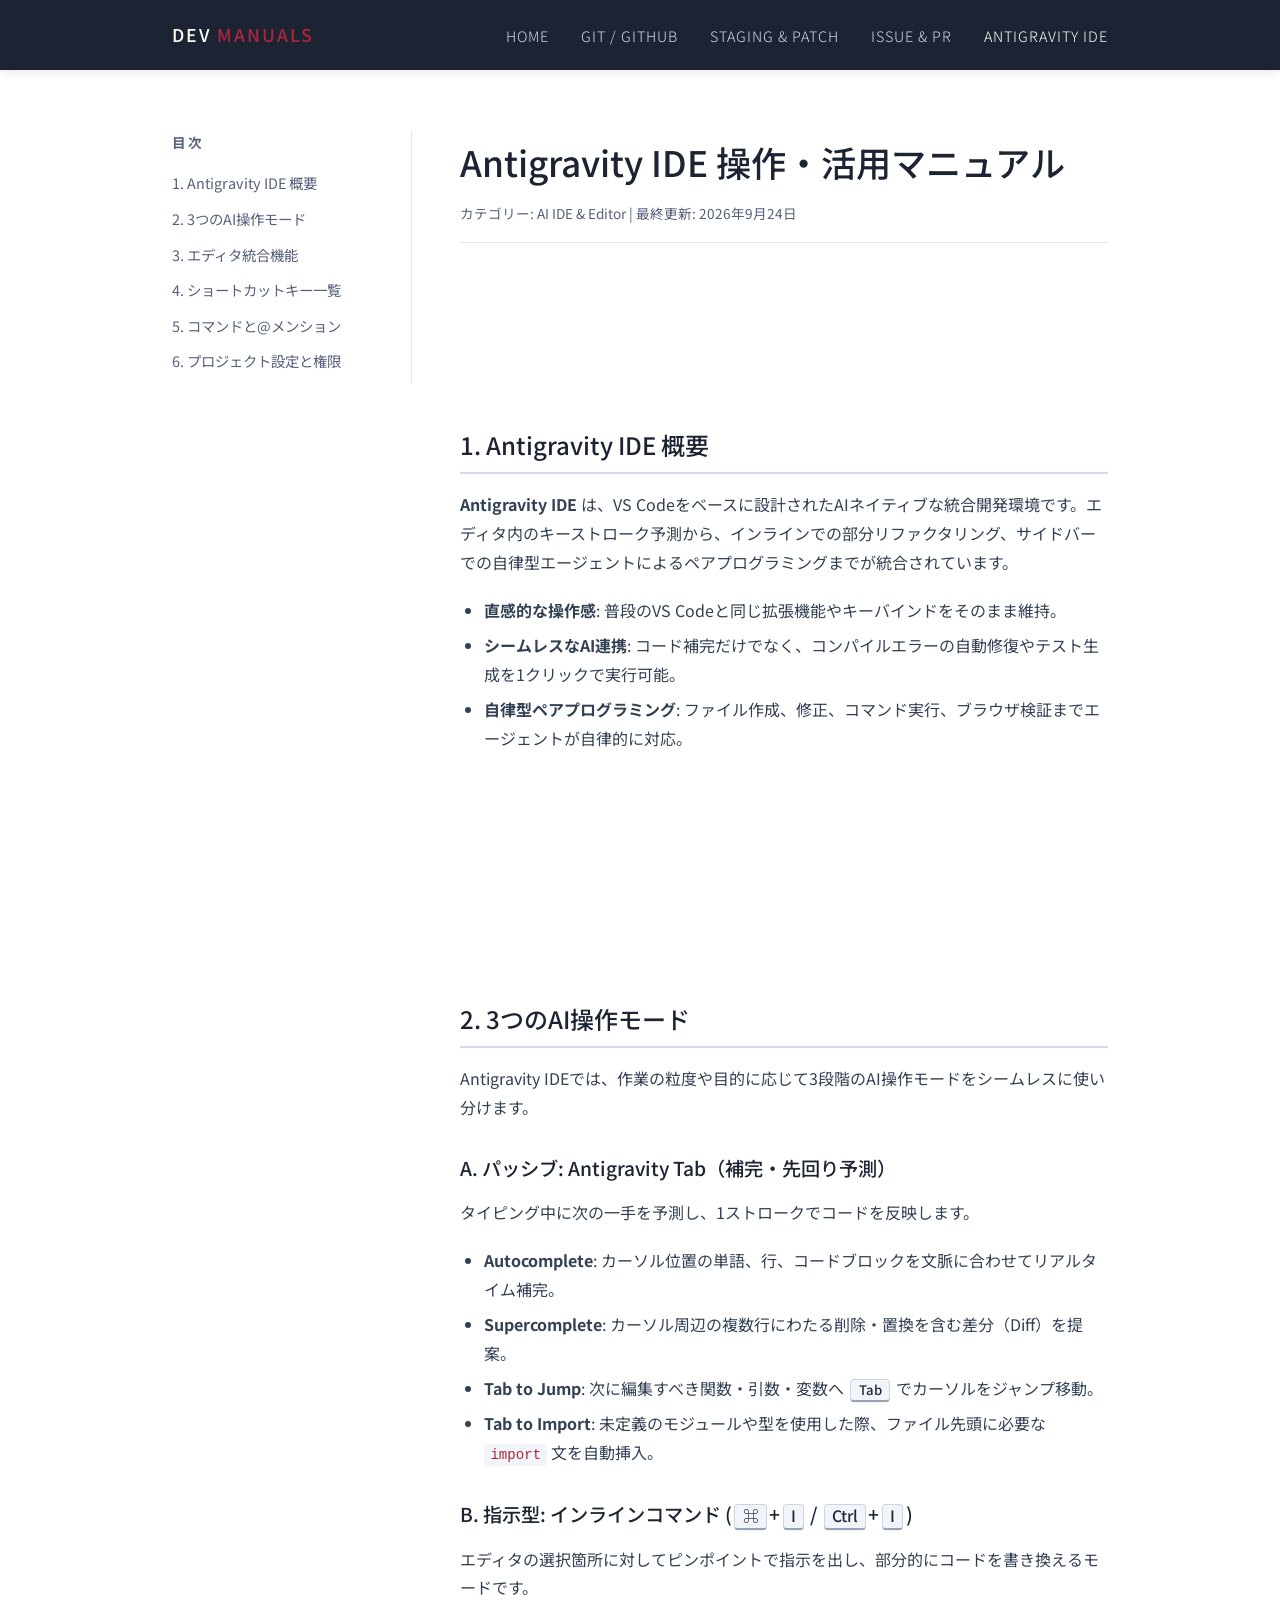
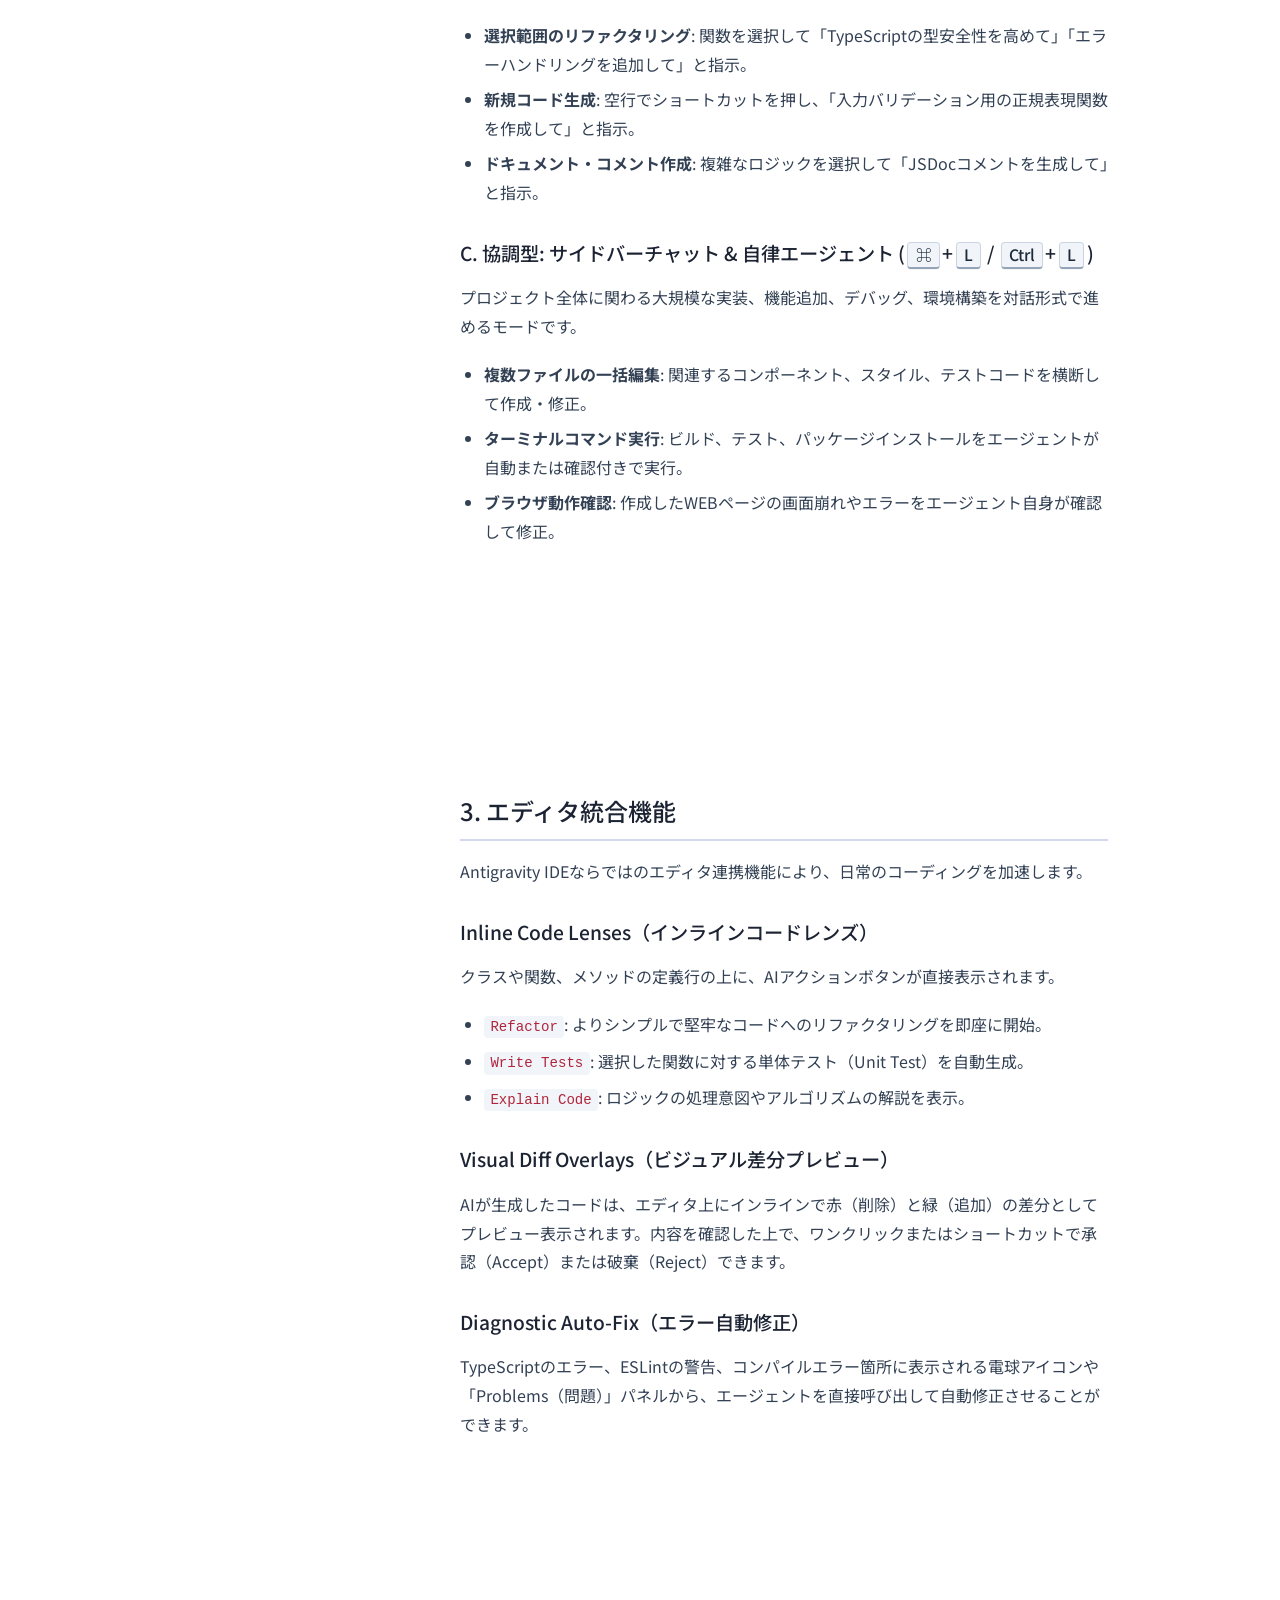
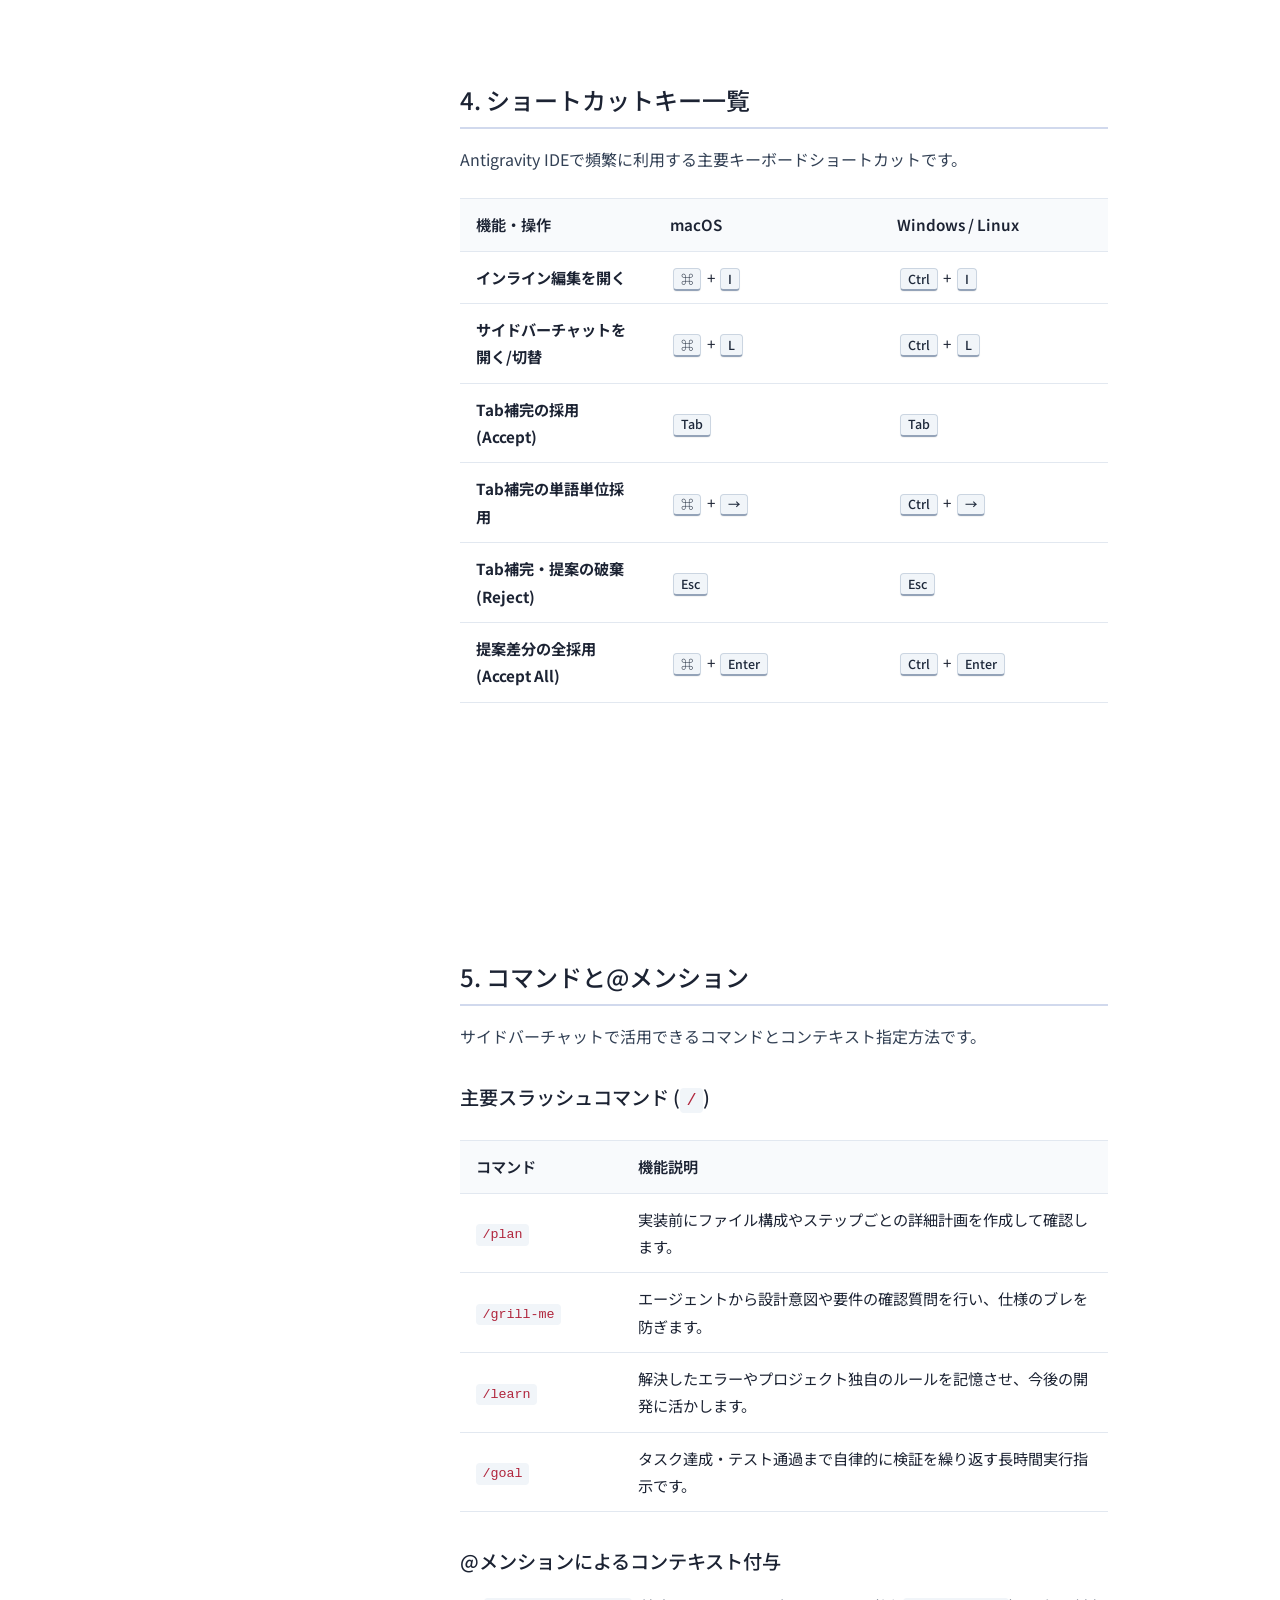
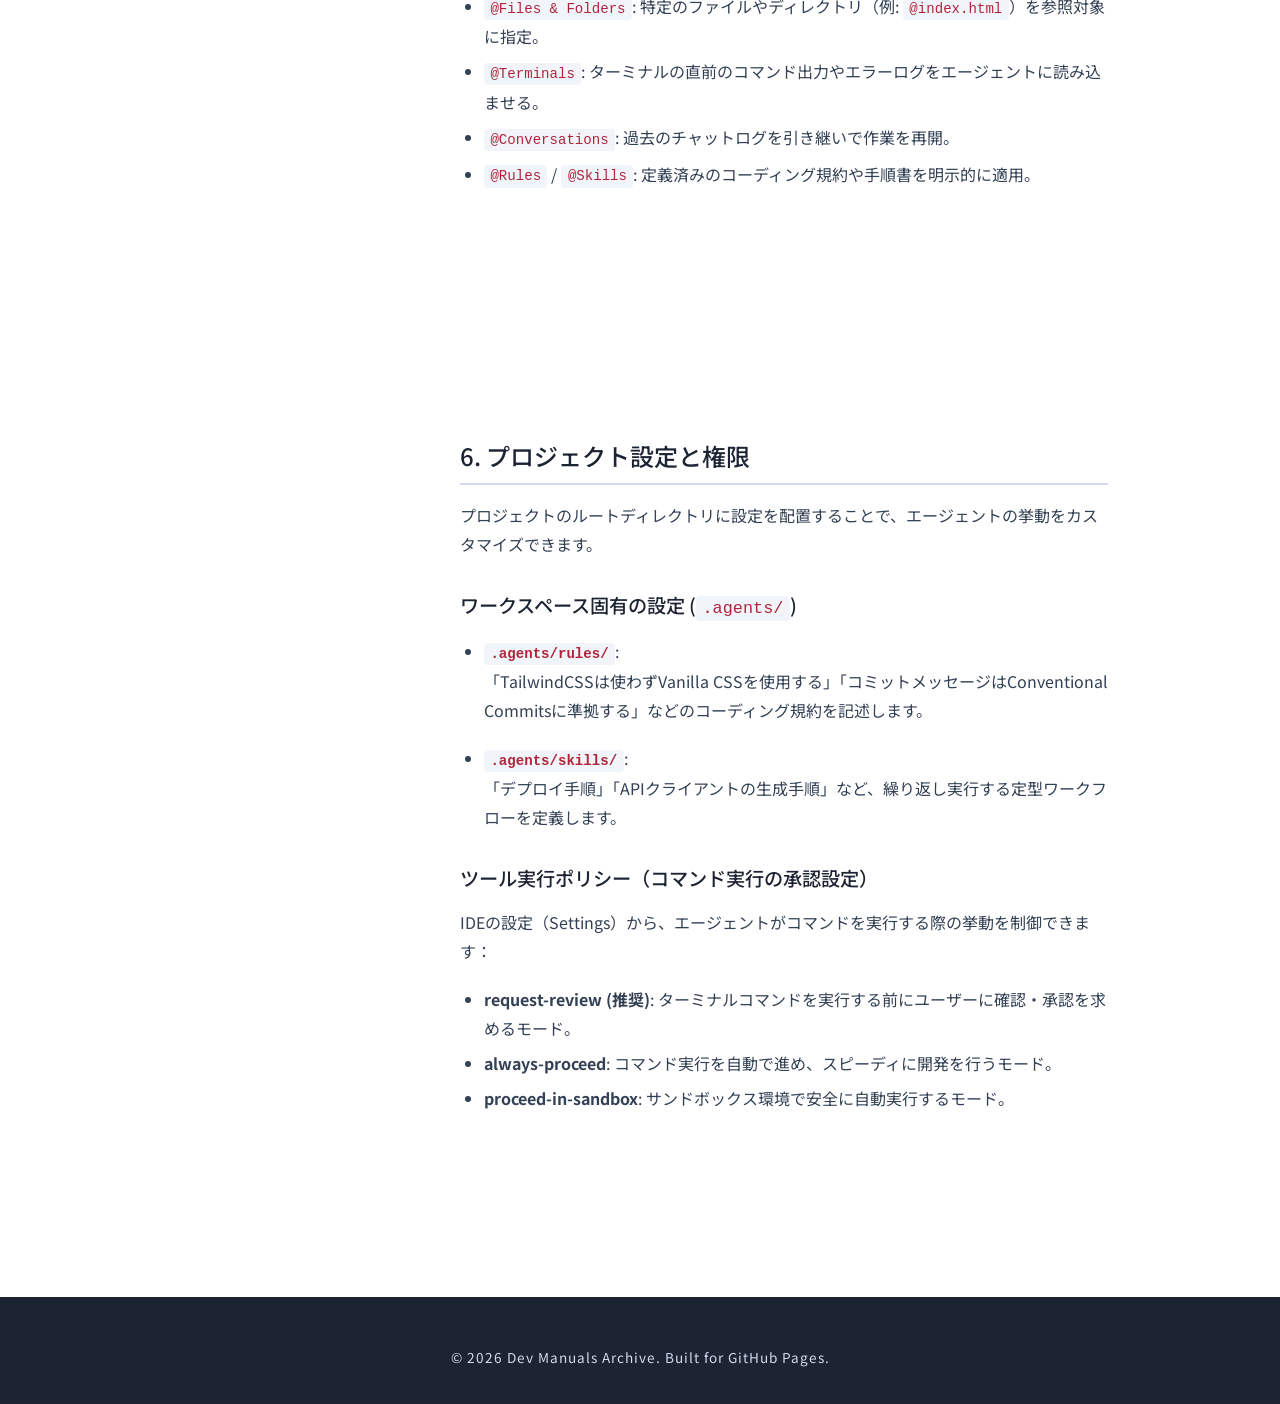
==== commit 1b7a2541: "docs: ステージング・パッチ管理ガイドおよびIssue・PR運用マニュアルを追加" ====
--- a/antigravity_guide.html
+++ b/antigravity_guide.html
@@ -20,6 +20,8 @@
             <ul class="nav-links">
                 <li><a href="index.html">HOME</a></li>
                 <li><a href="git_basic_usage.html">GIT / GITHUB</a></li>
+                <li><a href="git_staging_patch.html">STAGING & PATCH</a></li>
+                <li><a href="github_issue_pr.html">ISSUE & PR</a></li>
                 <li><a href="antigravity_guide.html" class="active">ANTIGRAVITY IDE</a></li>
             </ul>
             <div class="burger" aria-label="Menu Toggle">
--- a/style.css
+++ b/style.css
@@ -482,3 +482,77 @@
         display: block;
     }
 }
+
+/* Link Banners & Nav Cards */
+.link-banner {
+    display: flex;
+    align-items: center;
+    justify-content: space-between;
+    gap: 1.5rem;
+    background: linear-gradient(135deg, #f8fafc 0%, #eef2f6 100%);
+    border: 1px solid var(--border-color);
+    border-left: 4px solid var(--accent-strong);
+    padding: 1.25rem 1.5rem;
+    border-radius: 6px;
+    margin: 1.8rem 0;
+    text-decoration: none;
+    color: inherit;
+    transition: var(--transition);
+}
+
+.link-banner:hover {
+    transform: translateY(-2px);
+    box-shadow: 0 6px 16px rgba(0,0,0,0.06);
+    border-color: var(--accent-soft-1);
+    border-left-color: var(--accent-strong);
+}
+
+.link-banner-content h4 {
+    font-size: 1.05rem;
+    color: var(--text-primary);
+    margin-bottom: 0.3rem;
+    display: flex;
+    align-items: center;
+    gap: 0.5rem;
+}
+
+.link-banner-content p {
+    font-size: 0.88rem;
+    color: var(--text-muted);
+    margin: 0;
+}
+
+.link-banner-arrow {
+    font-size: 1.2rem;
+    color: var(--accent-strong);
+    font-weight: 600;
+    transition: var(--transition);
+    white-space: nowrap;
+}
+
+.link-banner:hover .link-banner-arrow {
+    transform: translateX(4px);
+}
+
+/* Badges */
+.badge {
+    display: inline-block;
+    padding: 0.2rem 0.5rem;
+    font-size: 0.72rem;
+    font-weight: 600;
+    letter-spacing: 0.5px;
+    border-radius: 4px;
+    text-transform: uppercase;
+    vertical-align: middle;
+}
+
+.badge-primary {
+    background: var(--accent-strong);
+    color: #fff;
+}
+
+.badge-soft {
+    background: var(--accent-soft-1);
+    color: var(--text-primary);
+}
+
